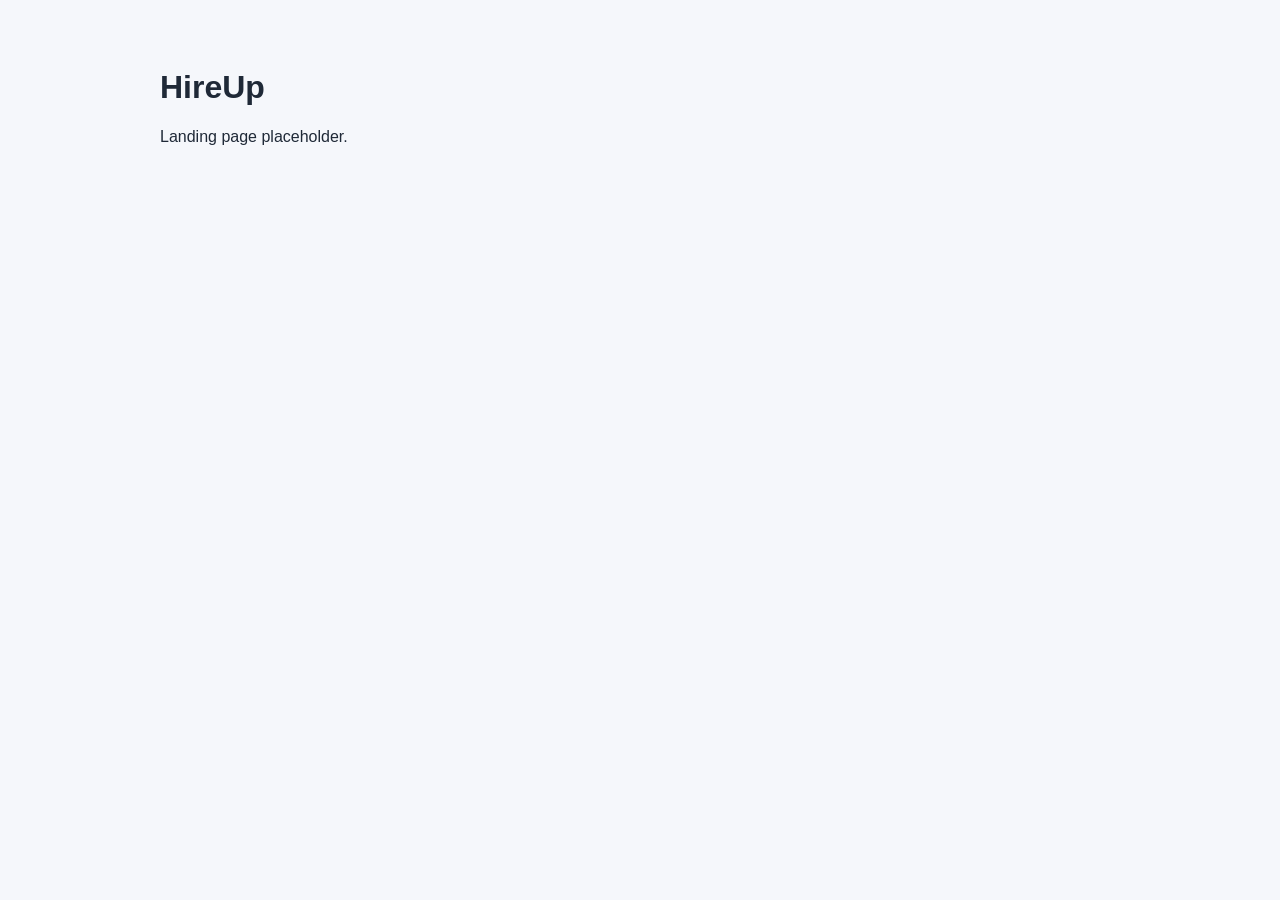
==== index.html @ 159bdd9b "chore: initial site commit" ====
<!DOCTYPE html>
<html lang="id">
<head>
  <meta charset="UTF-8">
  <meta name="viewport" content="width=device-width, initial-scale=1.0">
  <title>HireUp</title>
  <link rel="stylesheet" href="assets/css/style.css">
</head>
<body>
  <main>
    <h1>HireUp</h1>
    <p>Landing page placeholder.</p>
  </main>
  <script src="assets/js/data.js"></script>
  <script src="assets/js/main.js"></script>
</body>
</html>
---- assets/css/style.css ----
body {
  margin: 0;
  font-family: Arial, sans-serif;
  background: #f5f7fb;
  color: #1f2937;
}

main {
  max-width: 960px;
  margin: 0 auto;
  padding: 48px 20px;
}
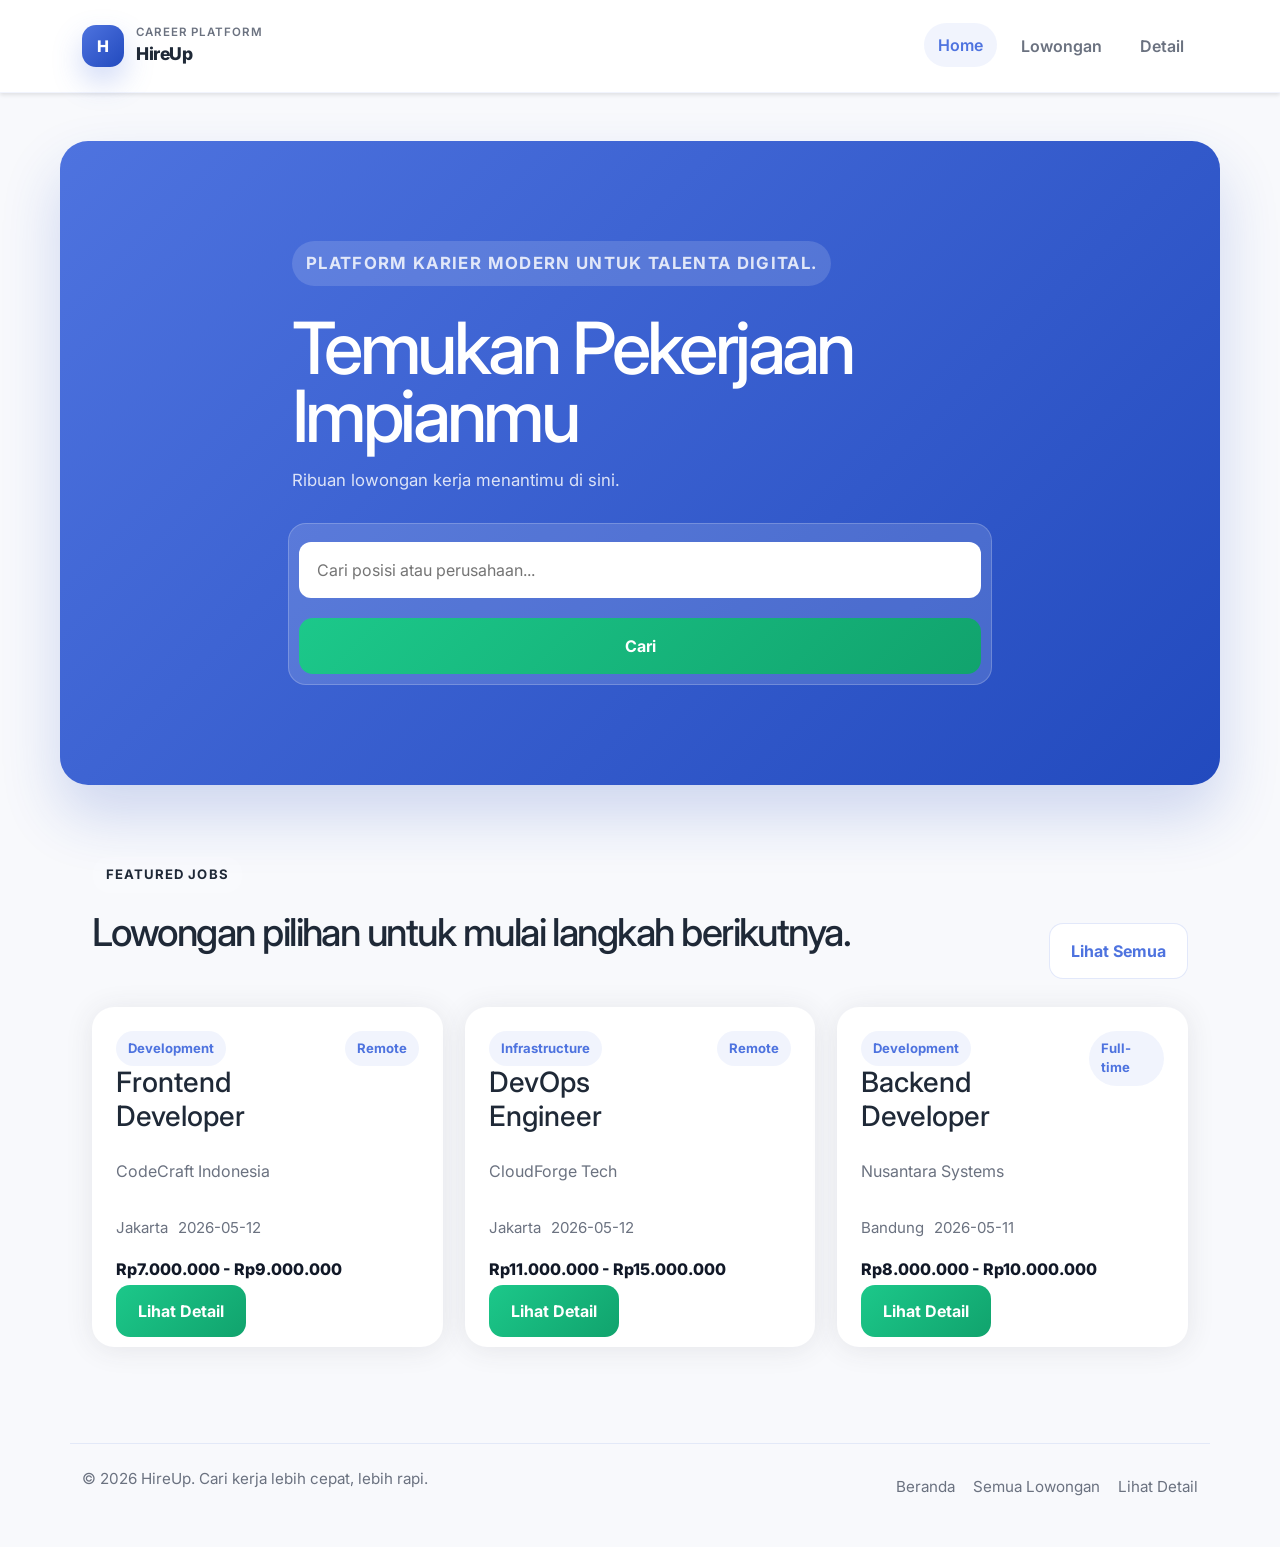
==== commit 0e20dcd2: "feat: build landing and job listing pages" ====
--- a/index.html
+++ b/index.html
@@ -1,15 +1,47 @@
 <!DOCTYPE html>
-<html lang="id">
+<html lang="en">
 <head>
   <meta charset="UTF-8">
   <meta name="viewport" content="width=device-width, initial-scale=1.0">
-  <title>HireUp</title>
+  <title>JobSeeker - Cari Kerja Impianmu</title>
+  <link href="https://cdn.jsdelivr.net/npm/bootstrap@5.3.0/dist/css/bootstrap.min.css" rel="stylesheet">
+  <link rel="preconnect" href="https://fonts.googleapis.com">
+  <link rel="preconnect" href="https://fonts.gstatic.com" crossorigin>
+  <link href="https://fonts.googleapis.com/css2?family=Inter:wght@400;500;600;700;800&display=swap" rel="stylesheet">
   <link rel="stylesheet" href="assets/css/style.css">
 </head>
-<body>
+<body data-page="index">
   <main>
-    <h1>HireUp</h1>
-    <p>Landing page placeholder.</p>
+    <section class="hero-section">
+      <div class="container hero-content">
+        <p class="hero-kicker">Platform karier modern untuk talenta digital.</p>
+        <h1>Temukan Pekerjaan Impianmu</h1>
+        <p>Ribuan lowongan kerja menantimu di sini.</p>
+        <form class="search-form row g-2 justify-content-center mt-4" onsubmit="handleSearch(event)">
+          <input
+            id="mainSearch"
+            class="search-input"
+            type="search"
+            placeholder="Cari posisi atau perusahaan..."
+            aria-label="Cari lowongan"
+          >
+          <button class="search-button" type="submit">Cari</button>
+        </form>
+      </div>
+    </section>
+
+    <section class="featured-section">
+      <div class="container">
+        <div class="featured-heading">
+          <div>
+            <p class="hero-kicker">Featured Jobs</p>
+            <h2 class="section-heading">Lowongan pilihan untuk mulai langkah berikutnya.</h2>
+          </div>
+          <a class="button button-secondary" href="jobs.html">Lihat Semua</a>
+        </div>
+        <div id="featuredJobs" class="job-grid"></div>
+      </div>
+    </section>
   </main>
   <script src="assets/js/data.js"></script>
   <script src="assets/js/main.js"></script>
--- a/assets/css/style.css
+++ b/assets/css/style.css
@@ -1,12 +1,612 @@
+:root {
+  --primary-color: #4e73df;
+  --secondary-color: #1cc88a;
+  --text-color: #1f2937;
+  --muted-color: #6b7280;
+  --surface-color: #ffffff;
+  --border-color: rgba(78, 115, 223, 0.12);
+}
+
+* {
+  box-sizing: border-box;
+}
+
+html {
+  scroll-behavior: smooth;
+}
+
 body {
   margin: 0;
-  font-family: Arial, sans-serif;
-  background: #f5f7fb;
-  color: #1f2937;
+  font-family: "Inter", sans-serif;
+  background-color: #f8f9fc;
+  color: var(--text-color);
+}
+
+a {
+  color: inherit;
+  text-decoration: none;
+}
+
+img {
+  max-width: 100%;
+  display: block;
 }
 
 main {
-  max-width: 960px;
+  max-width: 1200px;
   margin: 0 auto;
-  padding: 48px 20px;
-}
+  padding: 48px 20px 72px;
+}
+
+.container {
+  width: min(1200px, calc(100% - 40px));
+  margin: 0 auto;
+}
+
+.site-shell {
+  min-height: 100vh;
+  display: flex;
+  flex-direction: column;
+}
+
+.site-main {
+  flex: 1;
+  width: 100%;
+}
+
+.navbar {
+  position: sticky;
+  top: 0;
+  z-index: 1000;
+  background: rgba(255, 255, 255, 0.92);
+  backdrop-filter: blur(14px);
+  box-shadow: 0 2px 4px rgba(0, 0, 0, 0.1);
+  border-bottom: 1px solid rgba(78, 115, 223, 0.08);
+}
+
+.navbar-inner {
+  display: flex;
+  align-items: center;
+  justify-content: space-between;
+  gap: 24px;
+  min-height: 76px;
+}
+
+.brand {
+  display: inline-flex;
+  align-items: center;
+  gap: 12px;
+  font-weight: 800;
+  letter-spacing: -0.03em;
+}
+
+.brand-mark {
+  width: 42px;
+  height: 42px;
+  border-radius: 14px;
+  display: grid;
+  place-items: center;
+  color: #fff;
+  background: linear-gradient(135deg, var(--primary-color), #224abe);
+  box-shadow: 0 14px 30px rgba(78, 115, 223, 0.28);
+}
+
+.brand-copy small {
+  display: block;
+  color: var(--muted-color);
+  font-size: 0.72rem;
+  font-weight: 600;
+  letter-spacing: 0.08em;
+  text-transform: uppercase;
+}
+
+.brand-copy span {
+  font-size: 1.1rem;
+}
+
+.nav-links {
+  display: flex;
+  align-items: center;
+  gap: 10px;
+  flex-wrap: wrap;
+}
+
+.nav-links a {
+  padding: 10px 14px;
+  border-radius: 999px;
+  color: var(--muted-color);
+  font-weight: 600;
+  transition: background-color 0.2s ease, color 0.2s ease, transform 0.2s ease;
+}
+
+.nav-links a:hover,
+.nav-links a:focus-visible,
+.nav-links a.is-active {
+  color: var(--primary-color);
+  background: rgba(78, 115, 223, 0.08);
+  transform: translateY(-1px);
+}
+
+.hero-section {
+  background: linear-gradient(135deg, var(--primary-color), #224abe);
+  color: white;
+  padding: 100px 0;
+  border-radius: 28px;
+  box-shadow: 0 30px 60px rgba(34, 74, 190, 0.2);
+}
+
+.hero-content {
+  width: min(720px, 100%);
+}
+
+.hero-section h1 {
+  margin: 0 0 16px;
+  font-size: clamp(2.5rem, 6vw, 4.5rem);
+  line-height: 0.95;
+  letter-spacing: -0.05em;
+}
+
+.hero-section p {
+  margin: 0 0 28px;
+  font-size: 1.05rem;
+  line-height: 1.7;
+  color: rgba(255, 255, 255, 0.82);
+}
+
+.hero-kicker {
+  display: inline-block;
+  margin-bottom: 16px;
+  padding: 8px 14px;
+  border-radius: 999px;
+  font-size: 0.82rem;
+  font-weight: 700;
+  letter-spacing: 0.08em;
+  text-transform: uppercase;
+  background: rgba(255, 255, 255, 0.14);
+  color: inherit;
+}
+
+.search-form {
+  display: flex;
+  gap: 12px;
+  align-items: center;
+  background: rgba(255, 255, 255, 0.14);
+  border: 1px solid rgba(255, 255, 255, 0.2);
+  border-radius: 18px;
+  padding: 10px;
+}
+
+.search-input {
+  flex: 1;
+  min-width: 0;
+  border: none;
+  outline: none;
+  border-radius: 12px;
+  padding: 16px 18px;
+  font: inherit;
+  color: var(--text-color);
+  background: #fff;
+}
+
+.search-button,
+.button {
+  border: none;
+  border-radius: 14px;
+  padding: 16px 22px;
+  font: inherit;
+  font-weight: 700;
+  cursor: pointer;
+  color: #fff;
+  background: linear-gradient(135deg, var(--secondary-color), #11a36d);
+  transition: transform 0.2s ease, box-shadow 0.2s ease;
+}
+
+.search-button:hover,
+.button:hover {
+  transform: translateY(-2px);
+  box-shadow: 0 18px 30px rgba(28, 200, 138, 0.25);
+}
+
+.button-secondary {
+  background: #ffffff;
+  color: var(--primary-color);
+  box-shadow: inset 0 0 0 1px rgba(78, 115, 223, 0.16);
+}
+
+.button-secondary:hover {
+  box-shadow: 0 18px 30px rgba(78, 115, 223, 0.16);
+}
+
+.section-heading {
+  margin: 0 0 24px;
+  font-size: clamp(1.8rem, 3vw, 2.4rem);
+  letter-spacing: -0.04em;
+}
+
+.section-copy {
+  margin: 0 0 32px;
+  color: var(--muted-color);
+  line-height: 1.7;
+}
+
+.job-grid {
+  display: grid;
+  grid-template-columns: repeat(auto-fit, minmax(260px, 1fr));
+  gap: 22px;
+}
+
+.featured-section {
+  padding: 72px 0 0;
+}
+
+.featured-heading {
+  display: flex;
+  align-items: end;
+  justify-content: space-between;
+  gap: 20px;
+  margin-bottom: 28px;
+}
+
+.job-card {
+  transition: transform 0.2s ease, box-shadow 0.2s ease;
+  border: none;
+  border-radius: 22px;
+  box-shadow: 0 0.15rem 1.75rem 0 rgba(58, 59, 69, 0.1);
+  background: var(--surface-color);
+  padding: 24px;
+}
+
+.job-card:hover {
+  transform: translateY(-5px);
+}
+
+.job-card-header {
+  display: flex;
+  align-items: start;
+  justify-content: space-between;
+  gap: 14px;
+  margin-bottom: 14px;
+}
+
+.job-card h3,
+.job-card h2 {
+  margin: 0 0 10px;
+}
+
+.job-meta {
+  display: flex;
+  flex-wrap: wrap;
+  gap: 10px;
+  margin: 0 0 18px;
+  color: var(--muted-color);
+  font-size: 0.94rem;
+}
+
+.job-badge {
+  display: inline-flex;
+  align-items: center;
+  padding: 8px 12px;
+  border-radius: 999px;
+  background: rgba(78, 115, 223, 0.08);
+  color: var(--primary-color);
+  font-size: 0.82rem;
+  font-weight: 700;
+}
+
+.job-salary {
+  margin: 0 0 18px;
+  font-weight: 800;
+  color: #111827;
+}
+
+.page-header {
+  margin-bottom: 32px;
+}
+
+.page-header h1 {
+  margin: 0 0 12px;
+  font-size: clamp(2rem, 4vw, 3rem);
+  letter-spacing: -0.05em;
+}
+
+.page-header p {
+  margin: 0;
+  color: var(--muted-color);
+  line-height: 1.7;
+}
+
+.jobs-header {
+  margin-bottom: 40px;
+}
+
+.jobs-kicker {
+  background: rgba(78, 115, 223, 0.08);
+  color: var(--primary-color);
+}
+
+.jobs-layout {
+  display: grid;
+  grid-template-columns: 320px minmax(0, 1fr);
+  gap: 28px;
+  align-items: start;
+}
+
+.filter-panel {
+  position: sticky;
+  top: 108px;
+}
+
+.filter-card {
+  background: linear-gradient(180deg, rgba(255, 255, 255, 0.96), rgba(244, 247, 255, 0.96));
+  border: 1px solid var(--border-color);
+  border-radius: 28px;
+  padding: 24px;
+  box-shadow: 0 22px 50px rgba(31, 41, 55, 0.08);
+}
+
+.filter-card-head,
+.jobs-toolbar {
+  display: flex;
+  align-items: start;
+  justify-content: space-between;
+  gap: 18px;
+}
+
+.filter-card-head {
+  margin-bottom: 24px;
+}
+
+.filter-card h2,
+.jobs-toolbar-title {
+  margin: 4px 0 0;
+  font-size: 1.4rem;
+  letter-spacing: -0.04em;
+}
+
+.filter-label {
+  margin: 0;
+  color: var(--muted-color);
+  font-size: 0.8rem;
+  font-weight: 700;
+  letter-spacing: 0.08em;
+  text-transform: uppercase;
+}
+
+.text-button {
+  border: none;
+  background: transparent;
+  color: var(--primary-color);
+  font: inherit;
+  font-weight: 700;
+  cursor: pointer;
+  padding: 0;
+}
+
+.filter-form {
+  display: grid;
+  gap: 18px;
+}
+
+.filter-group,
+.sort-group {
+  display: grid;
+  gap: 10px;
+}
+
+.filter-group span,
+.sort-group span {
+  font-size: 0.95rem;
+  font-weight: 700;
+}
+
+.filter-input,
+.filter-select {
+  width: 100%;
+  border: 1px solid rgba(107, 114, 128, 0.18);
+  background: #ffffff;
+  color: var(--text-color);
+  border-radius: 16px;
+  padding: 14px 16px;
+  font: inherit;
+  outline: none;
+  transition: border-color 0.2s ease, box-shadow 0.2s ease;
+}
+
+.filter-input:focus,
+.filter-select:focus {
+  border-color: rgba(78, 115, 223, 0.5);
+  box-shadow: 0 0 0 4px rgba(78, 115, 223, 0.12);
+}
+
+.jobs-content {
+  min-width: 0;
+}
+
+.jobs-toolbar {
+  margin-bottom: 18px;
+}
+
+.jobs-toolbar-actions {
+  display: flex;
+  align-items: end;
+  gap: 18px;
+  flex-wrap: wrap;
+}
+
+.results-count {
+  margin: 0;
+  color: var(--muted-color);
+  font-weight: 600;
+}
+
+.active-filters {
+  display: flex;
+  flex-wrap: wrap;
+  gap: 10px;
+  margin-bottom: 22px;
+}
+
+.filter-chip {
+  display: inline-flex;
+  align-items: center;
+  gap: 8px;
+  padding: 10px 14px;
+  border-radius: 999px;
+  background: rgba(78, 115, 223, 0.08);
+  color: var(--primary-color);
+  font-size: 0.88rem;
+  font-weight: 700;
+}
+
+.jobs-grid {
+  grid-template-columns: repeat(auto-fit, minmax(280px, 1fr));
+}
+
+.job-card-link {
+  display: inline-flex;
+  align-items: center;
+  justify-content: center;
+  margin-top: auto;
+}
+
+.empty-state {
+  padding: 42px 24px;
+  border-radius: 24px;
+  background: linear-gradient(180deg, rgba(255, 255, 255, 0.96), rgba(241, 245, 255, 0.96));
+  border: 1px dashed rgba(78, 115, 223, 0.24);
+  text-align: center;
+}
+
+.empty-state h3 {
+  margin: 0 0 12px;
+  font-size: 1.35rem;
+}
+
+.empty-state p {
+  margin: 0;
+  color: var(--muted-color);
+  line-height: 1.7;
+}
+
+.pagination {
+  display: flex;
+  flex-wrap: wrap;
+  gap: 10px;
+  margin-top: 28px;
+}
+
+.pagination-button {
+  min-width: 44px;
+  height: 44px;
+  border: 1px solid rgba(78, 115, 223, 0.14);
+  border-radius: 14px;
+  background: #ffffff;
+  color: var(--text-color);
+  font: inherit;
+  font-weight: 700;
+  cursor: pointer;
+  transition: transform 0.2s ease, color 0.2s ease, border-color 0.2s ease, background-color 0.2s ease;
+}
+
+.pagination-button:hover:not(:disabled) {
+  transform: translateY(-2px);
+  border-color: rgba(78, 115, 223, 0.38);
+  color: var(--primary-color);
+}
+
+.pagination-button.is-active {
+  background: linear-gradient(135deg, var(--primary-color), #224abe);
+  color: #ffffff;
+  border-color: transparent;
+}
+
+.pagination-button:disabled {
+  opacity: 0.45;
+  cursor: not-allowed;
+}
+
+.site-footer {
+  margin-top: auto;
+  padding: 24px 0 40px;
+}
+
+.footer-inner {
+  display: flex;
+  align-items: center;
+  justify-content: space-between;
+  gap: 16px;
+  border-top: 1px solid var(--border-color);
+  padding-top: 24px;
+  color: var(--muted-color);
+  font-size: 0.95rem;
+}
+
+.footer-links {
+  display: flex;
+  gap: 18px;
+  flex-wrap: wrap;
+}
+
+.footer-links a:hover,
+.footer-links a:focus-visible {
+  color: var(--primary-color);
+}
+
+@media (max-width: 820px) {
+  .navbar-inner,
+  .footer-inner {
+    flex-direction: column;
+    align-items: flex-start;
+  }
+
+  .featured-heading {
+    flex-direction: column;
+    align-items: flex-start;
+  }
+
+  .jobs-layout {
+    grid-template-columns: 1fr;
+  }
+
+  .filter-panel {
+    position: static;
+  }
+
+  .jobs-toolbar {
+    flex-direction: column;
+  }
+
+  .search-form {
+    flex-direction: column;
+  }
+
+  .search-input,
+  .search-button {
+    width: 100%;
+  }
+}
+
+@media (max-width: 640px) {
+  main {
+    padding: 32px 16px 56px;
+  }
+
+  .container {
+    width: min(100% - 32px, 1200px);
+  }
+
+  .hero-section {
+    padding: 72px 0;
+    border-radius: 22px;
+  }
+
+  .filter-card,
+  .job-card,
+  .empty-state {
+    border-radius: 20px;
+  }
+
+  .nav-links {
+    gap: 6px;
+  }
+}
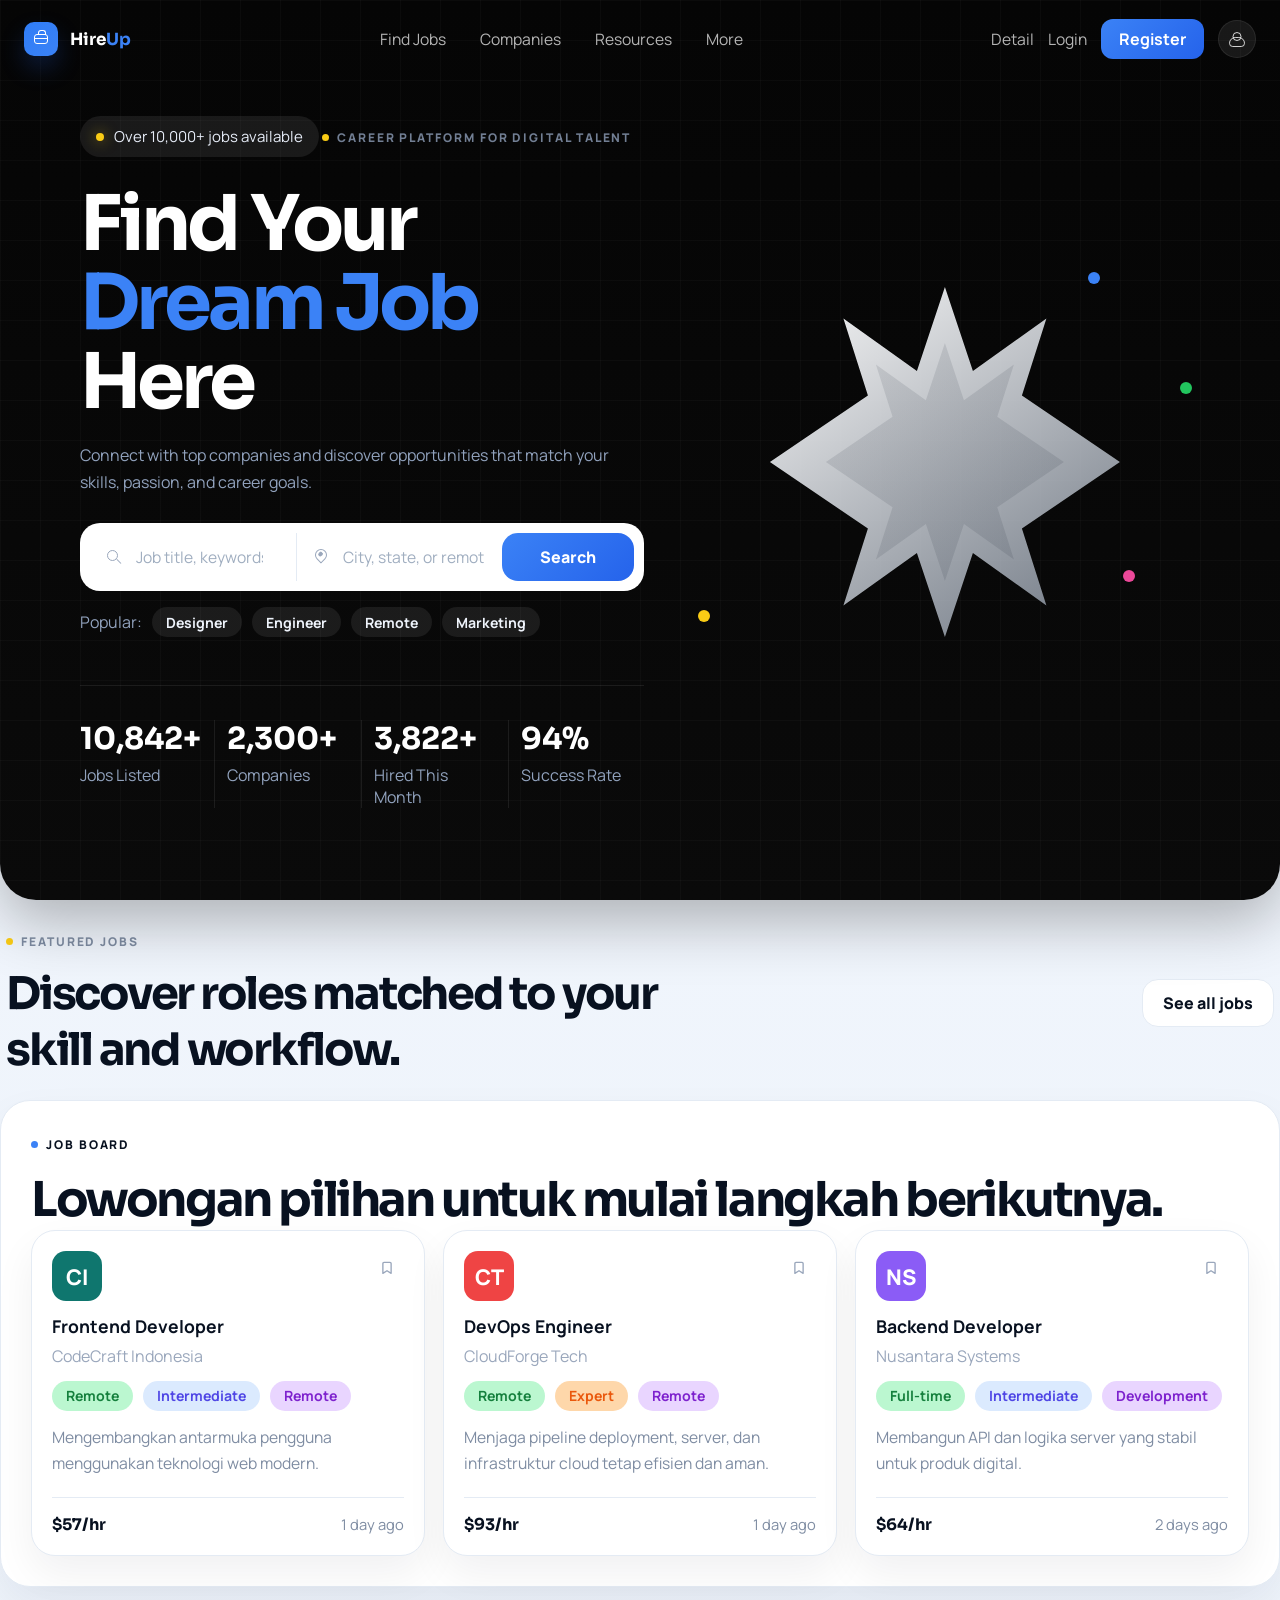
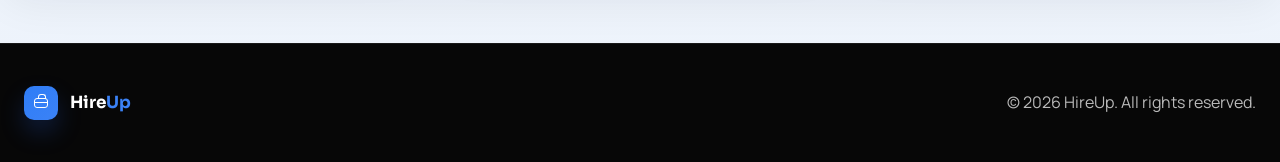
==== commit f3eb2e69: "feat: align hireup pages to reference UI" ====
--- a/index.html
+++ b/index.html
@@ -3,43 +3,94 @@
 <head>
   <meta charset="UTF-8">
   <meta name="viewport" content="width=device-width, initial-scale=1.0">
-  <title>JobSeeker - Cari Kerja Impianmu</title>
-  <link href="https://cdn.jsdelivr.net/npm/bootstrap@5.3.0/dist/css/bootstrap.min.css" rel="stylesheet">
+  <title>HireUp - Find Your Dream Job</title>
   <link rel="preconnect" href="https://fonts.googleapis.com">
   <link rel="preconnect" href="https://fonts.gstatic.com" crossorigin>
-  <link href="https://fonts.googleapis.com/css2?family=Inter:wght@400;500;600;700;800&display=swap" rel="stylesheet">
+  <link href="https://fonts.googleapis.com/css2?family=Manrope:wght@400;500;600;700;800&family=Sora:wght@400;600;700;800&display=swap" rel="stylesheet">
   <link rel="stylesheet" href="assets/css/style.css">
 </head>
 <body data-page="index">
   <main>
     <section class="hero-section">
-      <div class="container hero-content">
-        <p class="hero-kicker">Platform karier modern untuk talenta digital.</p>
-        <h1>Temukan Pekerjaan Impianmu</h1>
-        <p>Ribuan lowongan kerja menantimu di sini.</p>
-        <form class="search-form row g-2 justify-content-center mt-4" onsubmit="handleSearch(event)">
-          <input
-            id="mainSearch"
-            class="search-input"
-            type="search"
-            placeholder="Cari posisi atau perusahaan..."
-            aria-label="Cari lowongan"
-          >
-          <button class="search-button" type="submit">Cari</button>
-        </form>
+      <div class="hero-grid-overlay" aria-hidden="true"></div>
+      <div class="container hero-layout">
+        <div class="hero-copy">
+          <p class="hero-pill">Over 10,000+ jobs available</p>
+          <p class="hero-kicker">Career platform for digital talent</p>
+          <h1>Find Your <span>Dream Job</span> Here</h1>
+          <p class="hero-summary">
+            Connect with top companies and discover opportunities that match your skills,
+            passion, and career goals.
+          </p>
+
+          <form class="search-form" onsubmit="handleSearch(event)">
+            <div class="search-cluster">
+              <label class="search-field">
+                <span class="search-icon" aria-hidden="true"></span>
+                <input
+                  id="mainSearch"
+                  class="search-input"
+                  type="search"
+                  placeholder="Job title, keywords..."
+                  aria-label="Cari lowongan"
+                >
+              </label>
+              <label class="search-field search-field-secondary">
+                <span class="search-icon search-icon-pin" aria-hidden="true"></span>
+                <input
+                  class="search-input"
+                  type="text"
+                  placeholder="City, state, or remote"
+                  aria-label="Lokasi"
+                >
+              </label>
+              <button class="search-button" type="submit">Search</button>
+            </div>
+            <div class="popular-tags" aria-label="Popular tags">
+              <span class="popular-label">Popular:</span>
+              <a href="jobs.html?category=Design" class="quick-filter">Designer</a>
+              <a href="jobs.html?category=Development" class="quick-filter">Engineer</a>
+              <a href="jobs.html?type=Remote" class="quick-filter">Remote</a>
+              <a href="jobs.html?category=Marketing" class="quick-filter">Marketing</a>
+            </div>
+          </form>
+
+          <div id="indexStats" class="hero-stats" aria-label="Platform statistics"></div>
+        </div>
+
+        <aside class="hero-visual" aria-hidden="true">
+          <div class="burst-card">
+            <div class="burst-shape"></div>
+            <div class="burst-center">
+              <div class="burst-photo"></div>
+            </div>
+          </div>
+          <span class="visual-dot visual-dot-blue"></span>
+          <span class="visual-dot visual-dot-green"></span>
+          <span class="visual-dot visual-dot-yellow"></span>
+          <span class="visual-dot visual-dot-pink"></span>
+        </aside>
       </div>
     </section>
 
     <section class="featured-section">
-      <div class="container">
-        <div class="featured-heading">
-          <div>
-            <p class="hero-kicker">Featured Jobs</p>
-            <h2 class="section-heading">Lowongan pilihan untuk mulai langkah berikutnya.</h2>
+      <div class="container featured-shell">
+        <div class="featured-topbar">
+          <div class="featured-topbar-copy">
+            <p class="section-eyebrow">Featured Jobs</p>
+            <h2 class="section-heading">Discover roles matched to your skill and workflow.</h2>
           </div>
-          <a class="button button-secondary" href="jobs.html">Lihat Semua</a>
+          <a class="button button-secondary featured-link" href="jobs.html">See all jobs</a>
         </div>
-        <div id="featuredJobs" class="job-grid"></div>
+        <div class="featured-surface">
+          <div class="featured-heading">
+            <div>
+              <p class="filter-label filter-label-blue">Job board</p>
+              <h2 class="featured-title">Lowongan pilihan untuk mulai langkah berikutnya.</h2>
+            </div>
+          </div>
+          <div id="featuredJobs" class="job-grid compact-job-grid"></div>
+        </div>
       </div>
     </section>
   </main>
--- a/assets/css/style.css
+++ b/assets/css/style.css
@@ -1,10 +1,29 @@
 :root {
-  --primary-color: #4e73df;
-  --secondary-color: #1cc88a;
-  --text-color: #1f2937;
-  --muted-color: #6b7280;
-  --surface-color: #ffffff;
-  --border-color: rgba(78, 115, 223, 0.12);
+  --bg-page: #edf3fb;
+  --bg-dark: #070707;
+  --bg-dark-soft: #111111;
+  --surface: #ffffff;
+  --surface-soft: #f8fbff;
+  --surface-border: #e4ebf4;
+  --surface-border-dark: rgba(255, 255, 255, 0.08);
+  --text: #081120;
+  --text-soft: #7e8ca2;
+  --text-soft-dark: #91a2bd;
+  --text-on-dark: #ffffff;
+  --blue: #3b82f6;
+  --blue-strong: #2563eb;
+  --green: #bbf7d0;
+  --green-text: #15803d;
+  --purple: #e9d5ff;
+  --purple-text: #7e22ce;
+  --pink: #fbcfe8;
+  --pink-text: #db2777;
+  --orange: #fed7aa;
+  --orange-text: #ea580c;
+  --lavender: #dbeafe;
+  --lavender-text: #4f46e5;
+  --shadow-soft: 0 18px 40px rgba(15, 23, 42, 0.06);
+  --shadow-dark: 0 22px 60px rgba(0, 0, 0, 0.28);
 }
 
 * {
@@ -17,9 +36,17 @@
 
 body {
   margin: 0;
-  font-family: "Inter", sans-serif;
-  background-color: #f8f9fc;
-  color: var(--text-color);
+  font-family: "Manrope", sans-serif;
+  color: var(--text);
+  background:
+    radial-gradient(circle at top left, rgba(59, 130, 246, 0.08), transparent 24%),
+    linear-gradient(180deg, #f3f7fd 0%, var(--bg-page) 100%);
+}
+
+body.site-body {
+  min-height: 100vh;
+  display: flex;
+  flex-direction: column;
 }
 
 a {
@@ -27,586 +54,1761 @@
   text-decoration: none;
 }
 
-img {
-  max-width: 100%;
+img,
+svg {
   display: block;
 }
 
-main {
-  max-width: 1200px;
-  margin: 0 auto;
-  padding: 48px 20px 72px;
-}
-
-.container {
-  width: min(1200px, calc(100% - 40px));
-  margin: 0 auto;
-}
-
-.site-shell {
-  min-height: 100vh;
-  display: flex;
-  flex-direction: column;
+button,
+input,
+select {
+  font: inherit;
+}
+
+button {
+  background: none;
 }
 
 .site-main {
   flex: 1;
-  width: 100%;
-}
-
-.navbar {
+  width: min(1480px, calc(100% - 48px));
+  margin: 0 auto;
+  padding: 0 0 56px;
+}
+
+.site-shell-row {
+  width: min(1480px, calc(100% - 48px));
+  margin: 0 auto;
+}
+
+.site-nav {
   position: sticky;
   top: 0;
-  z-index: 1000;
-  background: rgba(255, 255, 255, 0.92);
-  backdrop-filter: blur(14px);
-  box-shadow: 0 2px 4px rgba(0, 0, 0, 0.1);
-  border-bottom: 1px solid rgba(78, 115, 223, 0.08);
-}
-
-.navbar-inner {
+  z-index: 100;
+  background: linear-gradient(180deg, rgba(237, 243, 251, 0.92), rgba(237, 243, 251, 0.7));
+  backdrop-filter: blur(16px);
+}
+
+body[data-page="index"] .site-nav {
+  position: absolute;
+  top: 0;
+  left: 0;
+  right: 0;
+  background: transparent;
+  backdrop-filter: none;
+}
+
+.nav-row {
+  display: grid;
+  grid-template-columns: auto 1fr auto;
+  align-items: center;
+  gap: 24px;
+  min-height: 78px;
+}
+
+.site-logo {
+  display: inline-flex;
+  align-items: center;
+  gap: 12px;
+}
+
+.site-logo-mark {
+  width: 34px;
+  height: 34px;
+  border-radius: 10px;
+  display: grid;
+  place-items: center;
+  background: linear-gradient(135deg, #2f7df7, #3b82f6);
+  box-shadow: 0 12px 24px rgba(37, 99, 235, 0.22);
+}
+
+.site-logo-briefcase {
+  position: relative;
+  width: 14px;
+  height: 10px;
+  border: 1.8px solid #ffffff;
+  border-radius: 3px;
+}
+
+.site-logo-briefcase::before {
+  content: "";
+  position: absolute;
+  top: -5px;
+  left: 3px;
+  width: 6px;
+  height: 4px;
+  border: 1.8px solid #ffffff;
+  border-bottom: none;
+  border-radius: 3px 3px 0 0;
+}
+
+.site-logo-briefcase::after {
+  content: "";
+  position: absolute;
+  top: 3px;
+  left: -1px;
+  width: 14px;
+  border-top: 1.8px solid #ffffff;
+}
+
+.site-logo-wordmark {
+  font-family: "Sora", sans-serif;
+  font-size: 1.05rem;
+  font-weight: 700;
+  color: var(--text-on-dark);
+}
+
+.site-logo-wordmark span {
+  color: var(--blue);
+}
+
+.nav-menu {
   display: flex;
-  align-items: center;
-  justify-content: space-between;
-  gap: 24px;
-  min-height: 76px;
-}
-
-.brand {
+  justify-content: center;
+  align-items: center;
+  gap: 34px;
+}
+
+.nav-menu a,
+.nav-link-button {
+  color: rgba(255, 255, 255, 0.7);
+  font-size: 0.98rem;
+  transition: color 0.2s ease, opacity 0.2s ease;
+}
+
+.nav-menu a:hover,
+.nav-link-button:hover,
+.nav-menu a.is-active,
+.nav-link-button.is-active {
+  color: #ffffff;
+}
+
+.nav-row,
+.site-footer {
+  background: var(--bg-dark);
+}
+
+body[data-page="index"] .nav-row {
+  background: transparent;
+}
+
+body[data-page="jobs"] .site-nav,
+body[data-page="detail"] .site-nav {
+  background: var(--bg-dark);
+  backdrop-filter: none;
+}
+
+.nav-actions {
+  display: flex;
+  align-items: center;
+  gap: 14px;
+}
+
+.nav-register-button {
   display: inline-flex;
   align-items: center;
+  justify-content: center;
+  min-height: 40px;
+  padding: 0 18px;
+  border-radius: 12px;
+  background: linear-gradient(135deg, var(--blue), var(--blue-strong));
+  color: #ffffff;
+  font-weight: 700;
+}
+
+.nav-avatar {
+  width: 38px;
+  height: 38px;
+  border-radius: 999px;
+  display: grid;
+  place-items: center;
+  background: rgba(255, 255, 255, 0.08);
+  border: 1px solid rgba(255, 255, 255, 0.08);
+}
+
+.nav-avatar span {
+  position: relative;
+  width: 15px;
+  height: 15px;
+}
+
+.nav-avatar span::before,
+.nav-avatar span::after {
+  content: "";
+  position: absolute;
+  left: 50%;
+  transform: translateX(-50%);
+  border: 1.5px solid rgba(255, 255, 255, 0.8);
+}
+
+.nav-avatar span::before {
+  top: 0;
+  width: 7px;
+  height: 7px;
+  border-radius: 999px;
+}
+
+.nav-avatar span::after {
+  bottom: 0;
+  width: 14px;
+  height: 8px;
+  border-radius: 10px 10px 6px 6px;
+  border-top-left-radius: 10px;
+  border-top-right-radius: 10px;
+}
+
+.hero-section {
+  position: relative;
+  overflow: hidden;
+  margin-top: 18px;
+  padding: 54px 56px 40px;
+  border-radius: 0 0 30px 30px;
+  background: linear-gradient(180deg, #050505 0%, #0a0a0a 100%);
+  color: var(--text-on-dark);
+  box-shadow: var(--shadow-dark);
+}
+
+body[data-page="index"] .site-main {
+  width: 100%;
+  max-width: none;
+  padding-top: 0;
+}
+
+body[data-page="jobs"] .site-main,
+body[data-page="detail"] .site-main {
+  padding-top: 0;
+}
+
+body[data-page="index"] .hero-section {
+  width: 100vw;
+  min-height: 100vh;
+  margin-top: 0;
+  margin-left: calc(50% - 50vw);
+  margin-right: calc(50% - 50vw);
+  padding-top: 116px;
+  padding-bottom: 54px;
+  border-radius: 0 0 36px 36px;
+}
+
+body[data-page="jobs"] .jobs-shell {
+  width: 100%;
+  max-width: none;
+  margin: 0;
+  padding-top: 0;
+}
+
+body[data-page="detail"] .detail-page {
+  width: 100%;
+  max-width: none;
+  margin: 0;
+  padding-top: 0;
+}
+
+.hero-grid-overlay {
+  position: absolute;
+  inset: 0;
+  background-image:
+    linear-gradient(rgba(255, 255, 255, 0.025) 1px, transparent 1px),
+    linear-gradient(90deg, rgba(255, 255, 255, 0.025) 1px, transparent 1px);
+  background-size: 40px 40px;
+  pointer-events: none;
+}
+
+.hero-layout {
+  position: relative;
+  z-index: 1;
+  display: grid;
+  grid-template-columns: minmax(0, 1.05fr) minmax(280px, 0.95fr);
+  gap: 46px;
+  align-items: center;
+  width: min(1480px, calc(100% - 48px));
+  margin: 0 auto;
+}
+
+.hero-copy {
+  max-width: 720px;
+}
+
+.hero-pill {
+  display: inline-flex;
+  align-items: center;
+  gap: 10px;
+  margin: 0 0 28px;
+  padding: 10px 16px;
+  border-radius: 999px;
+  background: rgba(255, 255, 255, 0.08);
+  color: #e5ebf6;
+  font-size: 0.94rem;
+}
+
+.hero-pill::before {
+  content: "";
+  width: 8px;
+  height: 8px;
+  border-radius: 999px;
+  background: #facc15;
+  box-shadow: 0 0 14px rgba(250, 204, 21, 0.6);
+}
+
+.hero-kicker,
+.section-eyebrow,
+.filter-label {
+  display: inline-flex;
+  align-items: center;
+  gap: 8px;
+  margin: 0 0 16px;
+  font-size: 0.75rem;
+  font-weight: 800;
+  letter-spacing: 0.16em;
+  text-transform: uppercase;
+}
+
+.hero-kicker {
+  color: rgba(145, 162, 189, 0.78);
+}
+
+.hero-kicker::before,
+.section-eyebrow::before,
+.filter-label::before {
+  content: "";
+  width: 7px;
+  height: 7px;
+  border-radius: 999px;
+}
+
+.hero-kicker::before,
+.section-eyebrow::before {
+  background: #facc15;
+}
+
+.filter-label::before {
+  background: var(--blue);
+}
+
+.hero-section h1,
+.section-heading,
+.featured-title,
+.jobs-page-title,
+.detail-title,
+.detail-content-card h2,
+.detail-left-rail h2,
+.detail-side-card h2,
+.empty-state h3 {
+  margin: 0;
+  font-family: "Sora", sans-serif;
+  letter-spacing: -0.05em;
+}
+
+.hero-section h1 {
+  max-width: 12ch;
+  font-size: clamp(3rem, 6vw, 4.9rem);
+  line-height: 1.03;
+}
+
+.hero-section h1 span {
+  color: var(--blue);
+}
+
+.hero-summary,
+.jobs-page-copy,
+.featured-subcopy,
+.section-copy,
+.results-count,
+.job-description,
+.company-meta-list span,
+.detail-side-note,
+.detail-list,
+.footer-copy,
+.similar-job-meta,
+.similar-job-company,
+.similar-job-time {
+  color: var(--text-soft);
+  line-height: 1.65;
+}
+
+.hero-summary {
+  max-width: 34rem;
+  margin-top: 20px;
+  color: var(--text-soft-dark);
+  font-size: 1rem;
+}
+
+.search-form {
+  margin-top: 28px;
+  max-width: 920px;
+}
+
+.search-cluster {
+  display: grid;
+  grid-template-columns: minmax(0, 1fr) minmax(0, 1fr) 132px;
+  gap: 0;
+  padding: 10px;
+  border-radius: 20px;
+  background: #ffffff;
+}
+
+.search-field {
+  display: flex;
+  align-items: center;
   gap: 12px;
-  font-weight: 800;
-  letter-spacing: -0.03em;
-}
-
-.brand-mark {
-  width: 42px;
-  height: 42px;
-  border-radius: 14px;
-  display: grid;
-  place-items: center;
-  color: #fff;
-  background: linear-gradient(135deg, var(--primary-color), #224abe);
-  box-shadow: 0 14px 30px rgba(78, 115, 223, 0.28);
-}
-
-.brand-copy small {
-  display: block;
-  color: var(--muted-color);
-  font-size: 0.72rem;
-  font-weight: 600;
-  letter-spacing: 0.08em;
-  text-transform: uppercase;
-}
-
-.brand-copy span {
-  font-size: 1.1rem;
-}
-
-.nav-links {
-  display: flex;
-  align-items: center;
-  gap: 10px;
-  flex-wrap: wrap;
-}
-
-.nav-links a {
-  padding: 10px 14px;
+  min-width: 0;
+  padding: 0 16px;
+}
+
+.search-field + .search-field {
+  border-left: 1px solid var(--surface-border);
+}
+
+.search-icon {
+  position: relative;
+  flex: 0 0 auto;
+  width: 16px;
+  height: 16px;
+}
+
+.search-icon::before,
+.search-icon::after,
+.search-icon-pin::before,
+.search-icon-pin::after {
+  content: "";
+  position: absolute;
+}
+
+.search-icon::before {
+  top: 1px;
+  left: 1px;
+  width: 9px;
+  height: 9px;
+  border: 1.8px solid #9aa7bc;
   border-radius: 999px;
-  color: var(--muted-color);
-  font-weight: 600;
-  transition: background-color 0.2s ease, color 0.2s ease, transform 0.2s ease;
-}
-
-.nav-links a:hover,
-.nav-links a:focus-visible,
-.nav-links a.is-active {
-  color: var(--primary-color);
-  background: rgba(78, 115, 223, 0.08);
-  transform: translateY(-1px);
-}
-
-.hero-section {
-  background: linear-gradient(135deg, var(--primary-color), #224abe);
-  color: white;
-  padding: 100px 0;
-  border-radius: 28px;
-  box-shadow: 0 30px 60px rgba(34, 74, 190, 0.2);
-}
-
-.hero-content {
-  width: min(720px, 100%);
-}
-
-.hero-section h1 {
-  margin: 0 0 16px;
-  font-size: clamp(2.5rem, 6vw, 4.5rem);
-  line-height: 0.95;
-  letter-spacing: -0.05em;
-}
-
-.hero-section p {
-  margin: 0 0 28px;
-  font-size: 1.05rem;
-  line-height: 1.7;
-  color: rgba(255, 255, 255, 0.82);
-}
-
-.hero-kicker {
-  display: inline-block;
-  margin-bottom: 16px;
-  padding: 8px 14px;
+}
+
+.search-icon::after {
+  right: 1px;
+  bottom: 1px;
+  width: 6px;
+  border-top: 1.8px solid #9aa7bc;
+  transform: rotate(45deg);
+  transform-origin: right;
+}
+
+.search-icon-pin::before {
+  top: 0;
+  left: 2px;
+  width: 10px;
+  height: 10px;
+  border: 1.8px solid #9aa7bc;
+  border-radius: 999px 999px 999px 0;
+  transform: rotate(-45deg);
+}
+
+.search-icon-pin::after {
+  top: 4px;
+  left: 5px;
+  width: 4px;
+  height: 4px;
   border-radius: 999px;
-  font-size: 0.82rem;
-  font-weight: 700;
-  letter-spacing: 0.08em;
-  text-transform: uppercase;
-  background: rgba(255, 255, 255, 0.14);
-  color: inherit;
-}
-
-.search-form {
-  display: flex;
-  gap: 12px;
-  align-items: center;
-  background: rgba(255, 255, 255, 0.14);
-  border: 1px solid rgba(255, 255, 255, 0.2);
-  border-radius: 18px;
-  padding: 10px;
-}
-
-.search-input {
-  flex: 1;
+  background: #9aa7bc;
+}
+
+.search-input,
+.filter-input,
+.filter-select {
+  width: 100%;
   min-width: 0;
   border: none;
   outline: none;
-  border-radius: 12px;
-  padding: 16px 18px;
-  font: inherit;
-  color: var(--text-color);
-  background: #fff;
+  background: transparent;
+  color: var(--text);
+  font-size: 0.98rem;
+}
+
+.search-input::placeholder,
+.filter-input::placeholder {
+  color: #a0aec0;
 }
 
 .search-button,
 .button {
   border: none;
-  border-radius: 14px;
-  padding: 16px 22px;
-  font: inherit;
-  font-weight: 700;
+  border-radius: 16px;
+  display: inline-flex;
+  align-items: center;
+  justify-content: center;
+  min-height: 48px;
+  padding: 0 20px;
+  background: linear-gradient(135deg, var(--blue), var(--blue-strong));
+  color: #ffffff;
+  font-weight: 800;
   cursor: pointer;
-  color: #fff;
-  background: linear-gradient(135deg, var(--secondary-color), #11a36d);
   transition: transform 0.2s ease, box-shadow 0.2s ease;
 }
 
 .search-button:hover,
 .button:hover {
-  transform: translateY(-2px);
-  box-shadow: 0 18px 30px rgba(28, 200, 138, 0.25);
-}
-
-.button-secondary {
-  background: #ffffff;
-  color: var(--primary-color);
-  box-shadow: inset 0 0 0 1px rgba(78, 115, 223, 0.16);
-}
-
-.button-secondary:hover {
-  box-shadow: 0 18px 30px rgba(78, 115, 223, 0.16);
-}
-
-.section-heading {
-  margin: 0 0 24px;
-  font-size: clamp(1.8rem, 3vw, 2.4rem);
-  letter-spacing: -0.04em;
-}
-
-.section-copy {
-  margin: 0 0 32px;
-  color: var(--muted-color);
-  line-height: 1.7;
-}
-
-.job-grid {
-  display: grid;
-  grid-template-columns: repeat(auto-fit, minmax(260px, 1fr));
-  gap: 22px;
-}
-
-.featured-section {
-  padding: 72px 0 0;
-}
-
-.featured-heading {
-  display: flex;
-  align-items: end;
-  justify-content: space-between;
-  gap: 20px;
-  margin-bottom: 28px;
-}
-
-.job-card {
-  transition: transform 0.2s ease, box-shadow 0.2s ease;
-  border: none;
-  border-radius: 22px;
-  box-shadow: 0 0.15rem 1.75rem 0 rgba(58, 59, 69, 0.1);
-  background: var(--surface-color);
-  padding: 24px;
-}
-
-.job-card:hover {
-  transform: translateY(-5px);
-}
-
-.job-card-header {
-  display: flex;
-  align-items: start;
-  justify-content: space-between;
-  gap: 14px;
-  margin-bottom: 14px;
-}
-
-.job-card h3,
-.job-card h2 {
-  margin: 0 0 10px;
-}
-
-.job-meta {
+  transform: translateY(-1px);
+  box-shadow: 0 14px 28px rgba(37, 99, 235, 0.22);
+}
+
+.popular-tags,
+.job-tags,
+.active-filters,
+.skills-grid,
+.footer-links,
+.detail-kicker,
+.detail-meta-row {
   display: flex;
   flex-wrap: wrap;
   gap: 10px;
-  margin: 0 0 18px;
-  color: var(--muted-color);
-  font-size: 0.94rem;
-}
-
-.job-badge {
+}
+
+.popular-tags {
+  align-items: center;
+  margin-top: 16px;
+}
+
+.popular-label {
+  color: var(--text-soft-dark);
+}
+
+.quick-filter,
+.job-tag,
+.filter-chip,
+.skill-pill {
   display: inline-flex;
   align-items: center;
-  padding: 8px 12px;
+  justify-content: center;
+  min-height: 30px;
+  padding: 0 14px;
   border-radius: 999px;
-  background: rgba(78, 115, 223, 0.08);
-  color: var(--primary-color);
+  font-size: 0.88rem;
+  font-weight: 700;
+}
+
+.quick-filter {
+  background: rgba(255, 255, 255, 0.08);
+  color: #eef3fb;
+}
+
+.hero-stats {
+  display: grid;
+  grid-template-columns: repeat(4, minmax(0, 1fr));
+  gap: 24px;
+  margin-top: 48px;
+  padding-top: 34px;
+  border-top: 1px solid rgba(255, 255, 255, 0.08);
+}
+
+.stat-card {
+  position: relative;
+}
+
+.stat-card::after {
+  content: "";
+  position: absolute;
+  top: 0;
+  right: -12px;
+  width: 1px;
+  height: 100%;
+  background: rgba(255, 255, 255, 0.08);
+}
+
+.stat-card:last-child::after {
+  display: none;
+}
+
+.stat-value {
+  display: block;
+  color: #ffffff;
+  font-family: "Sora", sans-serif;
+  font-size: 1.9rem;
+  font-weight: 700;
+}
+
+.stat-label {
+  display: block;
+  margin-top: 6px;
+  color: var(--text-soft-dark);
+}
+
+.hero-visual {
+  position: relative;
+  min-height: 480px;
+  display: grid;
+  place-items: center;
+}
+
+.burst-card {
+  position: relative;
+  width: 350px;
+  height: 350px;
+  display: grid;
+  place-items: center;
+}
+
+.burst-shape {
+  width: 100%;
+  height: 100%;
+  clip-path: polygon(50% 0%, 58% 24%, 79% 9%, 72% 31%, 100% 50%, 72% 69%, 79% 91%, 58% 76%, 50% 100%, 42% 76%, 21% 91%, 28% 69%, 0% 50%, 28% 31%, 21% 9%, 42% 24%);
+  background: linear-gradient(145deg, rgba(255, 255, 255, 0.98), rgba(151, 163, 180, 0.7));
+}
+
+.burst-center {
+  position: absolute;
+  inset: 56px;
+  clip-path: polygon(50% 0%, 58% 24%, 79% 9%, 72% 31%, 100% 50%, 72% 69%, 79% 91%, 58% 76%, 50% 100%, 42% 76%, 21% 91%, 28% 69%, 0% 50%, 28% 31%, 21% 9%, 42% 24%);
+  overflow: hidden;
+}
+
+.burst-photo {
+  width: 100%;
+  height: 100%;
+  background:
+    linear-gradient(180deg, rgba(8, 17, 32, 0.1), rgba(8, 17, 32, 0.1)),
+    url("https://images.unsplash.com/photo-1560250097-0b93528c311a?auto=format&fit=crop&w=900&q=80") center/cover no-repeat;
+}
+
+.visual-dot {
+  position: absolute;
+  width: 12px;
+  height: 12px;
+  border-radius: 999px;
+}
+
+.visual-dot-blue {
+  top: 50px;
+  right: 100px;
+  background: var(--blue);
+}
+
+.visual-dot-green {
+  top: 160px;
+  right: 8px;
+  background: #22c55e;
+}
+
+.visual-dot-yellow {
+  bottom: 80px;
+  left: 8px;
+  background: #facc15;
+}
+
+.visual-dot-pink {
+  right: 65px;
+  bottom: 120px;
+  background: #ec4899;
+}
+
+.featured-section,
+.jobs-shell,
+.detail-page {
+  margin-top: 28px;
+}
+
+.featured-shell {
+  display: grid;
+  gap: 22px;
+  width: min(1480px, 100%);
+  margin: 0 auto;
+}
+
+.featured-topbar,
+.featured-heading,
+.jobs-overview-toolbar,
+.filters-title-row {
+  display: flex;
+  align-items: center;
+  justify-content: space-between;
+  gap: 18px;
+}
+
+.featured-topbar {
+  padding: 0 6px;
+}
+
+.section-eyebrow {
+  color: var(--text-soft);
+}
+
+.section-eyebrow::before {
+  box-shadow: none;
+}
+
+.section-heading {
+  max-width: 20ch;
+  font-size: clamp(2rem, 4vw, 2.8rem);
+}
+
+.featured-link,
+.button-secondary,
+.button-outline {
+  background: #ffffff;
+  color: var(--text);
+  border: 1px solid var(--surface-border);
+  box-shadow: none;
+}
+
+.featured-link:hover,
+.button-secondary:hover,
+.button-outline:hover {
+  box-shadow: var(--shadow-soft);
+}
+
+.featured-surface,
+.job-card,
+.filter-card,
+.filter-search-card,
+.detail-stat-strip,
+.detail-content-card,
+.detail-side-card,
+.similar-job-card,
+.empty-state {
+  background: var(--surface);
+  border: 1px solid var(--surface-border);
+  box-shadow: var(--shadow-soft);
+}
+
+.featured-surface {
+  border-radius: 30px;
+  padding: 30px;
+}
+
+.featured-title {
+  font-size: clamp(2rem, 4vw, 3rem);
+}
+
+.featured-subcopy {
+  margin: 10px 0 0;
+}
+
+.job-grid {
+  display: grid;
+  gap: 18px;
+}
+
+.compact-job-grid,
+.jobs-grid {
+  grid-template-columns: repeat(3, minmax(0, 1fr));
+}
+
+.job-card {
+  position: relative;
+  border-radius: 24px;
+  padding: 20px;
+}
+
+.job-card.job-card-compact .job-description {
+  -webkit-line-clamp: 2;
+}
+
+.job-card-compact .job-card-bottom {
+  margin-top: 20px;
+}
+
+.job-card-top,
+.similar-job-top {
+  display: flex;
+  align-items: flex-start;
+  justify-content: space-between;
+  gap: 12px;
+}
+
+.job-brand,
+.similar-job-brand,
+.detail-company-mark {
+  width: 50px;
+  height: 50px;
+  border-radius: 14px;
+  display: grid;
+  place-items: center;
+  background: var(--brand-color, #22c55e);
+  color: #ffffff;
+  font-weight: 800;
+  font-size: 1.35rem;
+}
+
+.job-icon-button,
+.detail-action-icon {
+  width: 34px;
+  height: 34px;
+  border-radius: 10px;
+  display: grid;
+  place-items: center;
+  color: #9aa7bc;
+  border: 1px solid transparent;
+}
+
+.job-icon-button svg,
+.detail-action-icon svg {
+  width: 18px;
+  height: 18px;
+  stroke: currentColor;
+  fill: none;
+  stroke-width: 1.8;
+  stroke-linecap: round;
+  stroke-linejoin: round;
+}
+
+.job-card-body {
+  margin-top: 14px;
+}
+
+.job-card h3 {
+  margin: 14px 0 6px;
+  font-size: 1.1rem;
+  line-height: 1.35;
+}
+
+.job-company {
+  margin: 0;
+  color: #9aa7bc;
+}
+
+.job-tags {
+  margin-top: 14px;
+}
+
+.job-tag-green {
+  background: var(--green);
+  color: var(--green-text);
+}
+
+.job-tag-purple {
+  background: var(--purple);
+  color: var(--purple-text);
+}
+
+.job-tag-pink {
+  background: var(--pink);
+  color: var(--pink-text);
+}
+
+.job-tag-orange {
+  background: var(--orange);
+  color: var(--orange-text);
+}
+
+.job-tag-blue,
+.job-tag-lavender {
+  background: var(--lavender);
+  color: var(--lavender-text);
+}
+
+.job-description {
+  display: -webkit-box;
+  overflow: hidden;
+  margin: 14px 0 0;
+  font-size: 0.98rem;
+  -webkit-box-orient: vertical;
+  -webkit-line-clamp: 3;
+}
+
+.job-card-bottom {
+  display: flex;
+  align-items: center;
+  justify-content: space-between;
+  gap: 16px;
+  margin-top: 24px;
+  padding-top: 16px;
+  border-top: 1px solid var(--surface-border);
+}
+
+.job-rate,
+.similar-job-rate {
+  margin: 0;
+  color: var(--text);
+  font-family: "Sora", sans-serif;
+  font-weight: 700;
+}
+
+.job-time {
+  margin: 0;
+  color: var(--text-soft);
+  font-size: 0.92rem;
+}
+
+.job-card-link-stretch {
+  position: absolute;
+  inset: 0;
+  z-index: 1;
+}
+
+.job-icon-button {
+  position: relative;
+  z-index: 2;
+}
+
+.jobs-shell {
+  display: grid;
+  gap: 24px;
+}
+
+.jobs-hero-shell {
+  width: 100vw;
+  margin-left: calc(50% - 50vw);
+  margin-right: calc(50% - 50vw);
+  padding: 26px 0 34px;
+  background: linear-gradient(180deg, #050505 0%, #0a0a0a 100%);
+  color: #ffffff;
+}
+
+.jobs-hero-inner {
+  width: min(1480px, calc(100% - 48px));
+  margin: 0 auto;
+  display: grid;
+  gap: 24px;
+}
+
+.jobs-overview {
+  padding: 18px 6px 0;
+}
+
+.jobs-page-title {
+  max-width: 12ch;
+  font-size: clamp(2.2rem, 5vw, 3.8rem);
+}
+
+.jobs-page-copy {
+  max-width: 44rem;
+  margin: 14px 0 0;
+  color: var(--text-soft-dark);
+}
+
+.jobs-overview-toolbar {
+  width: min(1480px, calc(100% - 48px));
+  margin: 0 auto;
+  align-items: flex-start;
+}
+
+.filters-title-group {
+  display: flex;
+  align-items: center;
+  gap: 12px;
+}
+
+.filters-title-group h2,
+.jobs-summary-title {
+  margin: 0;
+  font-size: 1.2rem;
+  font-weight: 800;
+  color: var(--text);
+}
+
+.toolbar-icon {
+  width: 14px;
+  height: 14px;
+  position: relative;
+}
+
+.toolbar-icon-filter::before,
+.toolbar-icon-filter::after {
+  content: "";
+  position: absolute;
+  left: 0;
+  right: 0;
+  border-top: 2px solid var(--text);
+}
+
+.toolbar-icon-filter::before {
+  top: 3px;
+  box-shadow: 0 4px 0 var(--text), 0 8px 0 var(--text);
+}
+
+.toolbar-icon-filter::after {
+  top: 3px;
+  width: 4px;
+  border-top-width: 2px;
+  border-radius: 999px;
+  box-shadow: 6px 4px 0 0 var(--text), 2px 8px 0 0 var(--text);
+}
+
+.text-button {
+  border: none;
+  padding: 0;
+  color: var(--blue);
+  font-weight: 700;
+  cursor: pointer;
+}
+
+.jobs-summary {
+  justify-self: start;
+}
+
+.results-count {
+  margin: 4px 0 0;
+}
+
+.sort-control {
+  display: inline-flex;
+  align-items: center;
+  gap: 10px;
+  color: var(--text-soft);
+}
+
+.sort-control .filter-select {
+  min-width: 146px;
+  min-height: 34px;
+  padding: 0 36px 0 14px;
+  border-radius: 12px;
+  border: 1px solid var(--surface-border);
+  background:
+    linear-gradient(45deg, transparent 50%, #6e7c92 50%),
+    linear-gradient(135deg, #6e7c92 50%, transparent 50%),
+    linear-gradient(180deg, #ffffff, #ffffff);
+  background-position:
+    calc(100% - 18px) calc(50% - 2px),
+    calc(100% - 12px) calc(50% - 2px),
+    0 0;
+  background-size: 6px 6px, 6px 6px, 100% 100%;
+  background-repeat: no-repeat;
+  appearance: none;
+}
+
+.jobs-layout {
+  width: min(1480px, calc(100% - 48px));
+  margin: 0 auto;
+  display: grid;
+  grid-template-columns: 260px minmax(0, 1fr);
+  gap: 28px;
+  align-items: start;
+}
+
+.filter-stack {
+  display: grid;
+  gap: 18px;
+}
+
+.filter-card,
+.filter-search-card {
+  border-radius: 22px;
+  padding: 22px;
+}
+
+.filter-search-card {
+  display: grid;
+  gap: 10px;
+}
+
+.filter-card-label {
+  font-size: 0.82rem;
+  font-weight: 800;
+  letter-spacing: 0.1em;
+  text-transform: uppercase;
+  color: var(--text-soft);
+}
+
+.filter-section-head {
+  display: flex;
+  align-items: center;
+  justify-content: space-between;
+  gap: 12px;
+  margin-bottom: 18px;
+}
+
+.filter-section-head h3 {
+  margin: 0;
+  font-size: 1rem;
+  font-weight: 800;
+}
+
+.filter-section-chevron {
+  width: 9px;
+  height: 9px;
+  border-right: 1.8px solid #8d9cb2;
+  border-bottom: 1.8px solid #8d9cb2;
+  transform: rotate(45deg);
+}
+
+.option-list {
+  display: grid;
+  gap: 12px;
+}
+
+.filter-option {
+  display: grid;
+  grid-template-columns: auto auto 1fr;
+  align-items: center;
+  gap: 12px;
+  cursor: pointer;
+}
+
+.filter-option-counted {
+  grid-template-columns: auto auto 1fr auto;
+}
+
+.filter-option input {
+  position: absolute;
+  opacity: 0;
+  pointer-events: none;
+}
+
+.filter-option-box {
+  width: 22px;
+  height: 22px;
+  border-radius: 6px;
+  border: 1.5px solid #cdd8e6;
+  background: #ffffff;
+  transition: border-color 0.2s ease, background-color 0.2s ease;
+}
+
+.filter-option input:checked + .filter-option-box {
+  border-color: var(--blue);
+  background:
+    linear-gradient(135deg, var(--blue), var(--blue-strong));
+}
+
+.filter-option input:checked + .filter-option-box::after {
+  content: "";
+  display: block;
+  width: 10px;
+  height: 6px;
+  margin: 5px 0 0 4px;
+  border-left: 2px solid #ffffff;
+  border-bottom: 2px solid #ffffff;
+  transform: rotate(-45deg);
+}
+
+.filter-option-label {
+  color: #334155;
+}
+
+.filter-option-count {
+  min-width: 38px;
+  padding: 4px 8px;
+  border-radius: 999px;
+  background: #f2f6fb;
+  color: #93a1b6;
+  text-align: center;
   font-size: 0.82rem;
   font-weight: 700;
 }
 
-.job-salary {
-  margin: 0 0 18px;
-  font-weight: 800;
-  color: #111827;
-}
-
-.page-header {
-  margin-bottom: 32px;
-}
-
-.page-header h1 {
-  margin: 0 0 12px;
-  font-size: clamp(2rem, 4vw, 3rem);
-  letter-spacing: -0.05em;
-}
-
-.page-header p {
-  margin: 0;
-  color: var(--muted-color);
-  line-height: 1.7;
-}
-
-.jobs-header {
-  margin-bottom: 40px;
-}
-
-.jobs-kicker {
-  background: rgba(78, 115, 223, 0.08);
-  color: var(--primary-color);
-}
-
-.jobs-layout {
-  display: grid;
-  grid-template-columns: 320px minmax(0, 1fr);
-  gap: 28px;
-  align-items: start;
-}
-
-.filter-panel {
-  position: sticky;
-  top: 108px;
-}
-
-.filter-card {
-  background: linear-gradient(180deg, rgba(255, 255, 255, 0.96), rgba(244, 247, 255, 0.96));
-  border: 1px solid var(--border-color);
-  border-radius: 28px;
-  padding: 24px;
-  box-shadow: 0 22px 50px rgba(31, 41, 55, 0.08);
-}
-
-.filter-card-head,
-.jobs-toolbar {
+.salary-range {
+  display: grid;
+  gap: 16px;
+}
+
+.salary-range-values {
   display: flex;
-  align-items: start;
   justify-content: space-between;
-  gap: 18px;
-}
-
-.filter-card-head {
-  margin-bottom: 24px;
-}
-
-.filter-card h2,
-.jobs-toolbar-title {
-  margin: 4px 0 0;
-  font-size: 1.4rem;
-  letter-spacing: -0.04em;
-}
-
-.filter-label {
-  margin: 0;
-  color: var(--muted-color);
-  font-size: 0.8rem;
   font-weight: 700;
-  letter-spacing: 0.08em;
-  text-transform: uppercase;
-}
-
-.text-button {
-  border: none;
-  background: transparent;
-  color: var(--primary-color);
-  font: inherit;
-  font-weight: 700;
-  cursor: pointer;
-  padding: 0;
-}
-
-.filter-form {
-  display: grid;
-  gap: 18px;
-}
-
-.filter-group,
-.sort-group {
-  display: grid;
+}
+
+.salary-slider-visual {
+  position: relative;
+  height: 12px;
+}
+
+.salary-slider-track,
+.salary-slider-fill {
+  position: absolute;
+  top: 50%;
+  left: 0;
+  right: 0;
+  height: 6px;
+  border-radius: 999px;
+  transform: translateY(-50%);
+}
+
+.salary-slider-track {
+  background: #dbe5f2;
+}
+
+.salary-slider-fill {
+  left: 12%;
+  right: 18%;
+  background: linear-gradient(135deg, var(--blue), var(--blue-strong));
+}
+
+.salary-range-inputs {
+  display: grid;
+  grid-template-columns: repeat(2, minmax(0, 1fr));
   gap: 10px;
 }
 
-.filter-group span,
-.sort-group span {
-  font-size: 0.95rem;
-  font-weight: 700;
-}
-
-.filter-input,
-.filter-select {
-  width: 100%;
-  border: 1px solid rgba(107, 114, 128, 0.18);
-  background: #ffffff;
-  color: var(--text-color);
-  border-radius: 16px;
-  padding: 14px 16px;
-  font: inherit;
-  outline: none;
-  transition: border-color 0.2s ease, box-shadow 0.2s ease;
-}
-
-.filter-input:focus,
-.filter-select:focus {
-  border-color: rgba(78, 115, 223, 0.5);
-  box-shadow: 0 0 0 4px rgba(78, 115, 223, 0.12);
+.salary-input-card {
+  display: grid;
+  gap: 8px;
+  padding: 12px;
+  border-radius: 14px;
+  border: 1px solid var(--surface-border);
+  background: var(--surface-soft);
+}
+
+.salary-input-card span {
+  color: var(--text-soft);
+  font-size: 0.82rem;
+}
+
+.filter-hidden-control {
+  display: none;
 }
 
 .jobs-content {
   min-width: 0;
 }
 
-.jobs-toolbar {
-  margin-bottom: 18px;
-}
-
-.jobs-toolbar-actions {
+.active-filters {
+  margin-bottom: 14px;
+}
+
+.filter-chip {
+  background: #ffffff;
+  border: 1px solid var(--surface-border);
+  color: #475569;
+}
+
+.filter-chip[hidden],
+.active-filters[hidden] {
+  display: none;
+}
+
+.pagination {
   display: flex;
-  align-items: end;
-  gap: 18px;
-  flex-wrap: wrap;
-}
-
-.results-count {
-  margin: 0;
-  color: var(--muted-color);
-  font-weight: 600;
-}
-
-.active-filters {
-  display: flex;
+  justify-content: center;
   flex-wrap: wrap;
   gap: 10px;
-  margin-bottom: 22px;
-}
-
-.filter-chip {
-  display: inline-flex;
-  align-items: center;
-  gap: 8px;
-  padding: 10px 14px;
-  border-radius: 999px;
-  background: rgba(78, 115, 223, 0.08);
-  color: var(--primary-color);
-  font-size: 0.88rem;
-  font-weight: 700;
-}
-
-.jobs-grid {
-  grid-template-columns: repeat(auto-fit, minmax(280px, 1fr));
-}
-
-.job-card-link {
-  display: inline-flex;
-  align-items: center;
-  justify-content: center;
-  margin-top: auto;
-}
-
-.empty-state {
-  padding: 42px 24px;
-  border-radius: 24px;
-  background: linear-gradient(180deg, rgba(255, 255, 255, 0.96), rgba(241, 245, 255, 0.96));
-  border: 1px dashed rgba(78, 115, 223, 0.24);
-  text-align: center;
-}
-
-.empty-state h3 {
-  margin: 0 0 12px;
-  font-size: 1.35rem;
-}
-
-.empty-state p {
-  margin: 0;
-  color: var(--muted-color);
-  line-height: 1.7;
-}
-
-.pagination {
-  display: flex;
-  flex-wrap: wrap;
-  gap: 10px;
-  margin-top: 28px;
+  margin-top: 22px;
 }
 
 .pagination-button {
-  min-width: 44px;
-  height: 44px;
-  border: 1px solid rgba(78, 115, 223, 0.14);
-  border-radius: 14px;
+  min-width: 36px;
+  height: 36px;
+  border: 1px solid var(--surface-border);
+  border-radius: 12px;
   background: #ffffff;
-  color: var(--text-color);
-  font: inherit;
-  font-weight: 700;
+  color: #4b5563;
   cursor: pointer;
-  transition: transform 0.2s ease, color 0.2s ease, border-color 0.2s ease, background-color 0.2s ease;
-}
-
-.pagination-button:hover:not(:disabled) {
-  transform: translateY(-2px);
-  border-color: rgba(78, 115, 223, 0.38);
-  color: var(--primary-color);
 }
 
 .pagination-button.is-active {
-  background: linear-gradient(135deg, var(--primary-color), #224abe);
+  background: linear-gradient(135deg, var(--blue), var(--blue-strong));
   color: #ffffff;
   border-color: transparent;
 }
 
-.pagination-button:disabled {
-  opacity: 0.45;
-  cursor: not-allowed;
+.empty-state {
+  border-radius: 24px;
+  padding: 38px 24px;
+  text-align: center;
+}
+
+.empty-state p {
+  margin: 10px 0 0;
 }
 
 .site-footer {
   margin-top: auto;
-  padding: 24px 0 40px;
-}
-
-.footer-inner {
+  border-top: 1px solid rgba(255, 255, 255, 0.08);
+}
+
+.footer-row {
   display: flex;
   align-items: center;
   justify-content: space-between;
-  gap: 16px;
-  border-top: 1px solid var(--border-color);
-  padding-top: 24px;
-  color: var(--muted-color);
+  gap: 20px;
+  min-height: 118px;
+}
+
+.footer-logo .site-logo-wordmark {
+  color: #ffffff;
+}
+
+.footer-copy {
+  margin: 0;
+  color: rgba(255, 255, 255, 0.72);
+}
+
+.detail-hero-band {
+  width: 100vw;
+  margin-left: calc(50% - 50vw);
+  margin-right: calc(50% - 50vw);
+  background: linear-gradient(180deg, #050505 0%, #0a0a0a 100%);
+}
+
+.detail-hero-shell {
+  width: min(1480px, calc(100% - 48px));
+  margin: 0 auto;
+  padding: 18px 24px 30px;
+  border-radius: 0 0 32px 32px;
+  background: transparent;
+  color: #ffffff;
+}
+
+.detail-content-shell {
+  width: min(1480px, calc(100% - 48px));
+  margin: 18px auto 0;
+}
+
+.detail-hero-header {
+  margin-bottom: 28px;
+}
+
+.detail-back-link {
+  color: #9fb1cb;
+}
+
+.detail-hero-main,
+.detail-title-row {
+  display: flex;
+  align-items: flex-start;
+  justify-content: space-between;
+  gap: 20px;
+}
+
+.detail-title-row {
+  justify-content: flex-start;
+  flex: 1;
+}
+
+.detail-company-mark {
+  flex: 0 0 auto;
+  width: 64px;
+  height: 64px;
+  border-radius: 18px;
+  font-size: 1.65rem;
+}
+
+.detail-company-mark-small {
+  width: 48px;
+  height: 48px;
+  border-radius: 14px;
+  font-size: 1.15rem;
+}
+
+.detail-title {
+  font-size: clamp(2rem, 4vw, 3rem);
+  line-height: 1.05;
+}
+
+.detail-title-copy {
+  max-width: 720px;
+}
+
+.detail-meta-row {
+  margin-top: 10px;
+}
+
+.detail-meta-row span {
+  display: inline-flex;
+  align-items: center;
+  gap: 6px;
+  color: #c5d1e3;
+}
+
+.detail-meta-row svg {
+  width: 15px;
+  height: 15px;
+  stroke: currentColor;
+  fill: none;
+  stroke-width: 1.8;
+  stroke-linecap: round;
+  stroke-linejoin: round;
+}
+
+.detail-kicker {
+  margin-top: 14px;
+}
+
+.detail-hero-actions {
+  display: flex;
+  gap: 12px;
+}
+
+.detail-action-icon {
+  width: 40px;
+  height: 40px;
+  border-radius: 14px;
+  background: rgba(255, 255, 255, 0.08);
+  color: rgba(255, 255, 255, 0.78);
+}
+
+.detail-action-icon.is-saved {
+  color: #ffffff;
+  background: rgba(59, 130, 246, 0.2);
+  border-color: rgba(59, 130, 246, 0.28);
+}
+
+.detail-layout {
+  display: grid;
+  grid-template-columns: 270px minmax(0, 1fr) 260px;
+  gap: 18px;
+  align-items: start;
+  margin-top: 18px;
+}
+
+.detail-left-rail,
+.detail-main-column,
+.detail-right-rail {
+  min-width: 0;
+}
+
+.detail-left-rail h2 {
+  margin-bottom: 14px;
+  font-size: 1rem;
+}
+
+.similar-jobs-list {
+  display: grid;
+  gap: 12px;
+  max-height: 820px;
+  padding-right: 6px;
+  overflow: auto;
+}
+
+.similar-job-card {
+  border-radius: 20px;
+  padding: 16px;
+}
+
+.similar-job-card.is-active {
+  border-color: var(--blue);
+}
+
+.similar-job-brand {
+  width: 42px;
+  height: 42px;
+  border-radius: 12px;
+  font-size: 1rem;
+}
+
+.similar-job-card h3 {
+  margin: 12px 0 4px;
+  font-size: 1rem;
+  line-height: 1.3;
+}
+
+.similar-job-company,
+.similar-job-meta,
+.similar-job-time {
+  margin: 0;
+}
+
+.similar-job-rate {
+  color: var(--blue);
   font-size: 0.95rem;
 }
 
-.footer-links {
+.similar-job-time {
+  margin-top: 10px;
+  font-size: 0.9rem;
+}
+
+.detail-stat-strip {
+  display: grid;
+  grid-template-columns: repeat(4, minmax(0, 1fr));
+  border-radius: 24px;
+  overflow: hidden;
+}
+
+.detail-stat-box {
+  padding: 24px;
+}
+
+.detail-stat-box + .detail-stat-box {
+  border-left: 1px solid var(--surface-border);
+}
+
+.detail-stat-label {
+  display: block;
+  color: var(--text-soft);
+  font-size: 0.82rem;
+  font-weight: 700;
+  text-transform: uppercase;
+  letter-spacing: 0.08em;
+}
+
+.detail-stat-value {
+  margin: 10px 0 0;
+  font-family: "Sora", sans-serif;
+  font-size: 1rem;
+  font-weight: 700;
+}
+
+.detail-main-column {
+  display: grid;
+  gap: 18px;
+}
+
+.detail-content-card,
+.detail-side-card {
+  border-radius: 24px;
+  padding: 24px;
+}
+
+.detail-content-card h2,
+.detail-side-card h2 {
+  margin-bottom: 16px;
+  font-size: 1.1rem;
+}
+
+.detail-list {
+  margin: 0;
+  padding-left: 0;
+  list-style: none;
+}
+
+.detail-list-check li,
+.detail-list-bullets li {
+  position: relative;
+  padding-left: 28px;
+}
+
+.detail-list-check li + li,
+.detail-list-bullets li + li {
+  margin-top: 14px;
+}
+
+.detail-list-check li::before,
+.detail-list-bullets li::before {
+  content: "";
+  position: absolute;
+  left: 0;
+  top: 8px;
+  width: 12px;
+  height: 12px;
+  border-radius: 999px;
+  background: #dbeafe;
+  border: 2px solid var(--blue);
+}
+
+.detail-side-note {
+  margin: 10px 0 0;
+  text-align: center;
+  font-size: 0.92rem;
+}
+
+.detail-cta-button,
+.detail-save-button {
+  width: 100%;
+}
+
+.detail-save-button.is-saved {
+  background: #eff6ff;
+  color: var(--blue);
+  border-color: #bfdbfe;
+}
+
+.company-overview {
+  display: grid;
+  gap: 12px;
+  margin-bottom: 16px;
+}
+
+.company-rating {
   display: flex;
-  gap: 18px;
-  flex-wrap: wrap;
-}
-
-.footer-links a:hover,
-.footer-links a:focus-visible {
-  color: var(--primary-color);
-}
-
-@media (max-width: 820px) {
-  .navbar-inner,
-  .footer-inner {
+  align-items: center;
+  gap: 8px;
+}
+
+.company-stars {
+  color: #facc15;
+}
+
+.company-meta-list {
+  display: grid;
+  gap: 12px;
+}
+
+.company-meta-list p {
+  margin: 0;
+  display: grid;
+  gap: 3px;
+}
+
+.company-meta-list strong {
+  color: var(--text);
+}
+
+.detail-related-card {
+  background: #050505;
+  color: #ffffff;
+}
+
+.detail-related-card p {
+  margin: 8px 0 0;
+  color: #a7b5ca;
+}
+
+.detail-related-card a {
+  display: inline-flex;
+  margin-top: 14px;
+  color: #60a5fa;
+  font-weight: 700;
+}
+
+.skill-pill {
+  background: #f3f6fb;
+  border: 1px solid var(--surface-border);
+  color: var(--text);
+}
+
+.detail-error {
+  border-radius: 28px;
+  padding: 44px 26px;
+  background: #ffffff;
+  border: 1px solid var(--surface-border);
+  text-align: center;
+}
+
+.apply-modal {
+  border: 1px solid var(--surface-border);
+  border-radius: 24px;
+  overflow: hidden;
+  box-shadow: var(--shadow-soft);
+}
+
+.apply-modal-header,
+.apply-modal-footer {
+  border: none;
+}
+
+.apply-modal-header {
+  padding: 22px 22px 8px;
+}
+
+.apply-modal .modal-body {
+  padding: 8px 22px 18px;
+}
+
+.apply-modal-footer {
+  padding: 0 22px 22px;
+}
+
+@media (max-width: 1280px) {
+  .detail-layout {
+    grid-template-columns: 1fr;
+  }
+
+  .detail-main-column {
+    order: 1;
+  }
+
+  .detail-right-rail {
+    order: 2;
+  }
+
+  .detail-left-rail {
+    order: 3;
+  }
+
+  .similar-jobs-list {
+    max-height: none;
+    grid-template-columns: repeat(2, minmax(0, 1fr));
+  }
+}
+
+@media (max-width: 1100px) {
+  .hero-layout,
+  .compact-job-grid,
+  .jobs-grid {
+    grid-template-columns: 1fr;
+  }
+
+  .hero-visual {
+    min-height: 320px;
+  }
+
+  .jobs-layout {
+    grid-template-columns: 1fr;
+  }
+}
+
+@media (max-width: 860px) {
+  .site-main,
+  .site-shell-row {
+    width: min(100% - 24px, 1480px);
+  }
+
+  .nav-row,
+  .featured-topbar,
+  .featured-heading,
+  .jobs-overview-toolbar,
+  .filters-title-row,
+  .footer-row,
+  .detail-hero-main {
+    grid-template-columns: 1fr;
     flex-direction: column;
     align-items: flex-start;
   }
 
-  .featured-heading {
-    flex-direction: column;
-    align-items: flex-start;
-  }
-
-  .jobs-layout {
+  .nav-menu {
+    justify-content: flex-start;
+    flex-wrap: wrap;
+    gap: 18px;
+  }
+
+  .search-cluster,
+  .detail-stat-strip {
     grid-template-columns: 1fr;
   }
 
-  .filter-panel {
-    position: static;
-  }
-
-  .jobs-toolbar {
-    flex-direction: column;
-  }
-
-  .search-form {
-    flex-direction: column;
-  }
-
-  .search-input,
-  .search-button {
-    width: 100%;
+  .search-field + .search-field,
+  .detail-stat-box + .detail-stat-box {
+    border-left: none;
+    border-top: 1px solid var(--surface-border);
+  }
+
+  .hero-stats {
+    grid-template-columns: repeat(2, minmax(0, 1fr));
+  }
+
+  body[data-page="index"] .hero-layout {
+    width: min(100% - 24px, 1480px);
+  }
+
+  body[data-page="jobs"] .jobs-shell,
+  body[data-page="detail"] .detail-page,
+  .jobs-overview-toolbar,
+  .jobs-hero-inner,
+  .jobs-layout,
+  .detail-hero-shell,
+  .detail-content-shell {
+    width: min(100% - 24px, 1480px);
   }
 }
 
 @media (max-width: 640px) {
-  main {
-    padding: 32px 16px 56px;
-  }
-
-  .container {
-    width: min(100% - 32px, 1200px);
+  .hero-section,
+  .featured-surface,
+  .job-card,
+  .filter-card,
+  .filter-search-card,
+  .detail-stat-strip,
+  .detail-content-card,
+  .detail-side-card,
+  .similar-job-card {
+    border-radius: 22px;
   }
 
   .hero-section {
-    padding: 72px 0;
-    border-radius: 22px;
-  }
-
-  .filter-card,
-  .job-card,
-  .empty-state {
-    border-radius: 20px;
-  }
-
-  .nav-links {
-    gap: 6px;
-  }
-}
+    padding: 36px 22px 28px;
+  }
+
+  body[data-page="index"] .hero-section {
+    min-height: auto;
+    padding-top: 104px;
+    padding-left: 0;
+    padding-right: 0;
+    padding-bottom: 34px;
+  }
+
+  .featured-surface {
+    padding: 22px;
+  }
+
+  .hero-stats,
+  .salary-range-inputs,
+  .similar-jobs-list {
+    grid-template-columns: 1fr;
+  }
+
+  .nav-actions {
+    flex-wrap: wrap;
+  }
+
+  .detail-company-mark {
+    width: 54px;
+    height: 54px;
+  }
+}
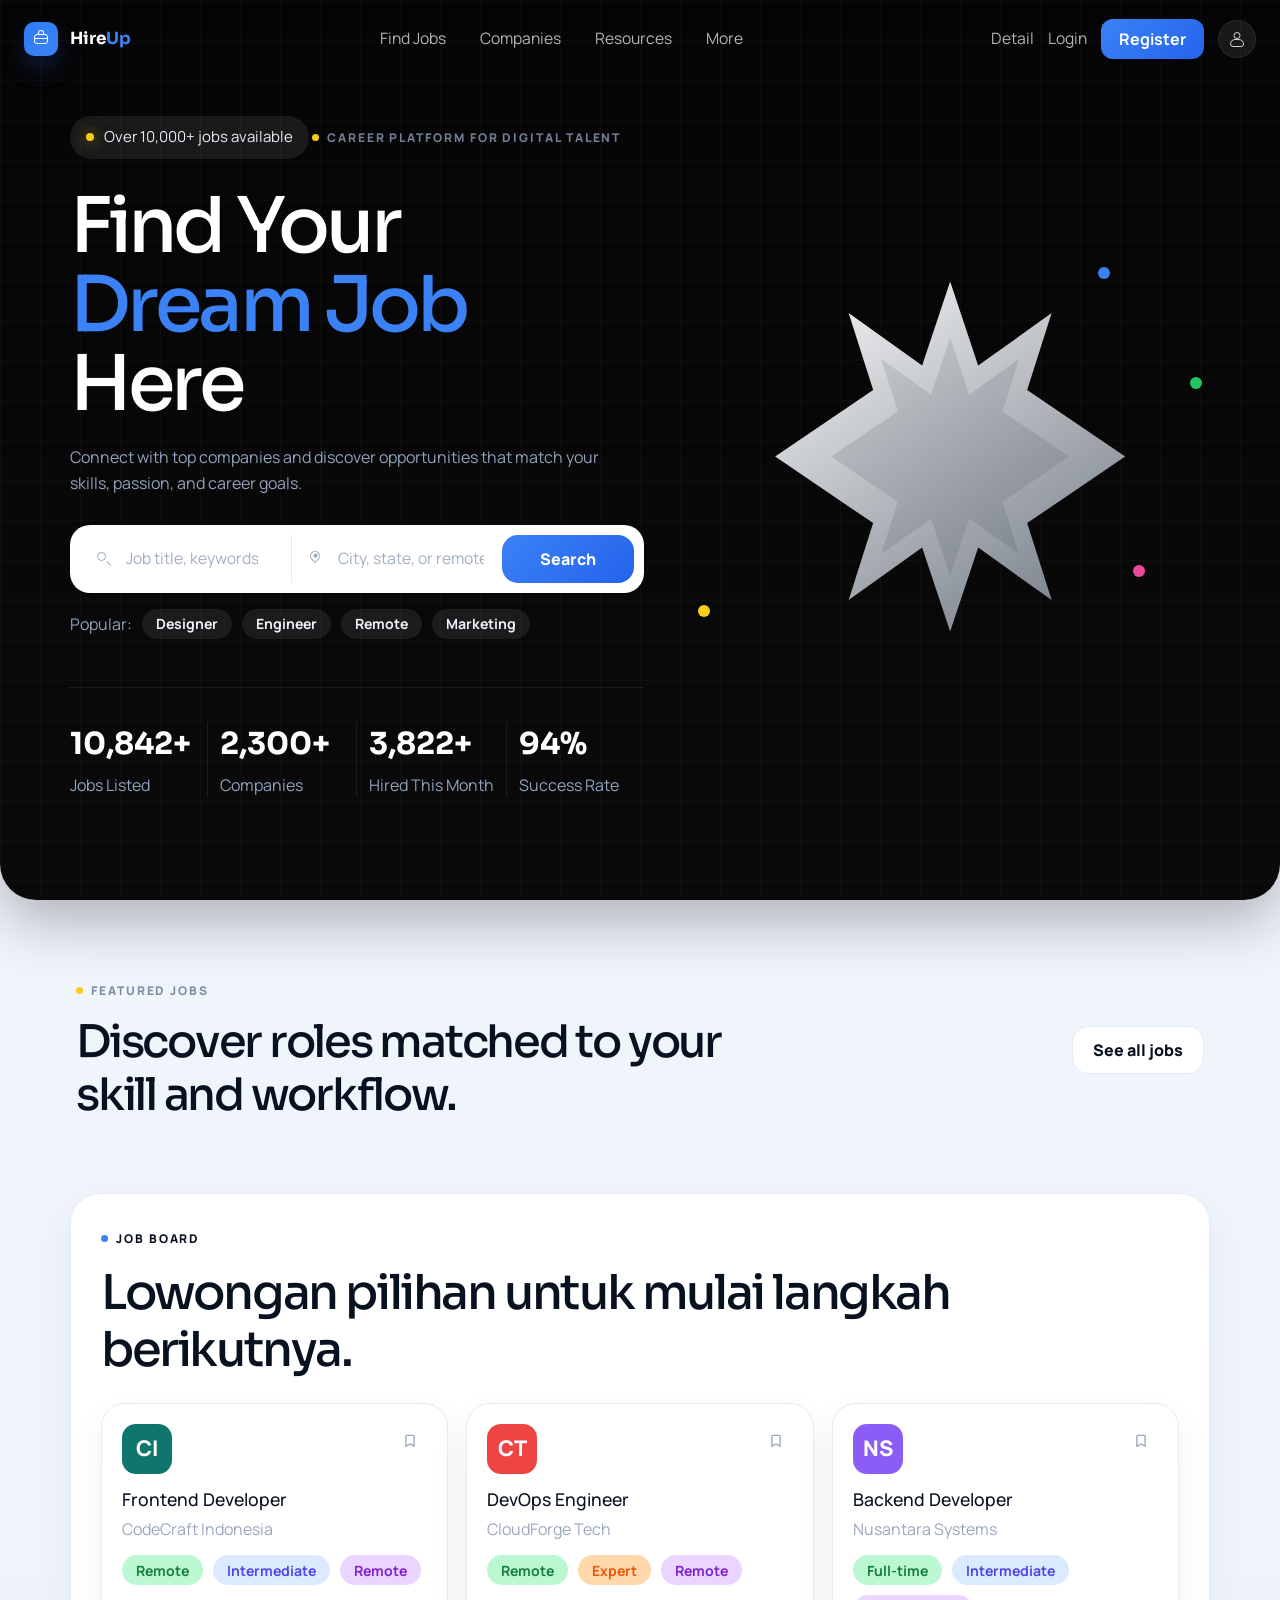
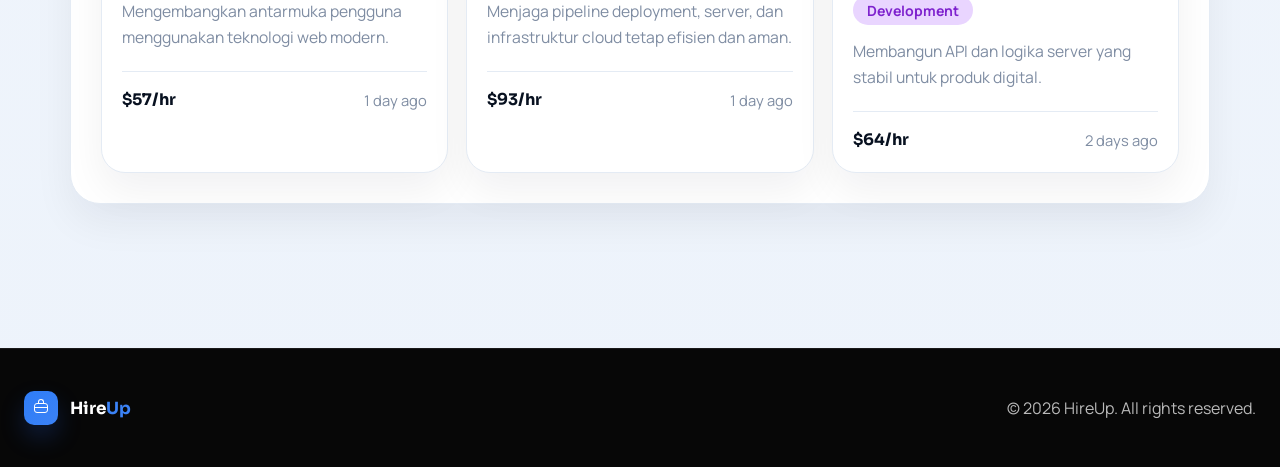
==== commit b756ca6a: "feat: refine spacing across HireUp pages" ====
--- a/index.html
+++ b/index.html
@@ -4,16 +4,17 @@
   <meta charset="UTF-8">
   <meta name="viewport" content="width=device-width, initial-scale=1.0">
   <title>HireUp - Find Your Dream Job</title>
+  <link href="https://cdn.jsdelivr.net/npm/bootstrap@5.3.0/dist/css/bootstrap.min.css" rel="stylesheet">
   <link rel="preconnect" href="https://fonts.googleapis.com">
   <link rel="preconnect" href="https://fonts.gstatic.com" crossorigin>
   <link href="https://fonts.googleapis.com/css2?family=Manrope:wght@400;500;600;700;800&family=Sora:wght@400;600;700;800&display=swap" rel="stylesheet">
   <link rel="stylesheet" href="assets/css/style.css">
 </head>
 <body data-page="index">
-  <main>
-    <section class="hero-section">
+  <main class="pb-5">
+    <section class="hero-section px-3 px-lg-4">
       <div class="hero-grid-overlay" aria-hidden="true"></div>
-      <div class="container hero-layout">
+      <div class="container hero-layout px-0">
         <div class="hero-copy">
           <p class="hero-pill">Over 10,000+ jobs available</p>
           <p class="hero-kicker">Career platform for digital talent</p>
@@ -73,9 +74,9 @@
       </div>
     </section>
 
-    <section class="featured-section">
-      <div class="container featured-shell">
-        <div class="featured-topbar">
+    <section class="featured-section px-3 px-lg-4 pb-4 pb-lg-5">
+      <div class="container featured-shell px-0 py-4 py-lg-5">
+        <div class="featured-topbar mb-4 mb-lg-5">
           <div class="featured-topbar-copy">
             <p class="section-eyebrow">Featured Jobs</p>
             <h2 class="section-heading">Discover roles matched to your skill and workflow.</h2>
@@ -86,7 +87,7 @@
           <div class="featured-heading">
             <div>
               <p class="filter-label filter-label-blue">Job board</p>
-              <h2 class="featured-title">Lowongan pilihan untuk mulai langkah berikutnya.</h2>
+              <h2 class="featured-title mb-4">Lowongan pilihan untuk mulai langkah berikutnya.</h2>
             </div>
           </div>
           <div id="featuredJobs" class="job-grid compact-job-grid"></div>
--- a/assets/css/style.css
+++ b/assets/css/style.css
@@ -1530,6 +1530,12 @@
   gap: 18px;
 }
 
+.detail-right-rail {
+  display: grid;
+  gap: 18px;
+  align-content: start;
+}
+
 .detail-content-card,
 .detail-side-card {
   border-radius: 24px;
@@ -1540,6 +1546,13 @@
 .detail-side-card h2 {
   margin-bottom: 16px;
   font-size: 1.1rem;
+  overflow-wrap: anywhere;
+  word-break: break-word;
+}
+
+.detail-cta-card {
+  display: grid;
+  gap: 12px;
 }
 
 .detail-list {
@@ -1573,14 +1586,16 @@
 }
 
 .detail-side-note {
-  margin: 10px 0 0;
+  margin: 14px 0 0;
   text-align: center;
   font-size: 0.92rem;
+  line-height: 1.5;
 }
 
 .detail-cta-button,
 .detail-save-button {
   width: 100%;
+  margin: 0;
 }
 
 .detail-save-button.is-saved {
@@ -1592,7 +1607,7 @@
 .company-overview {
   display: grid;
   gap: 12px;
-  margin-bottom: 16px;
+  margin-bottom: 20px;
 }
 
 .company-rating {
@@ -1607,17 +1622,21 @@
 
 .company-meta-list {
   display: grid;
-  gap: 12px;
+  gap: 16px;
 }
 
 .company-meta-list p {
   margin: 0;
   display: grid;
-  gap: 3px;
+  gap: 5px;
+  min-width: 0;
 }
 
 .company-meta-list strong {
   color: var(--text);
+  line-height: 1.5;
+  overflow-wrap: anywhere;
+  word-break: break-word;
 }
 
 .detail-related-card {
@@ -1628,6 +1647,9 @@
 .detail-related-card p {
   margin: 8px 0 0;
   color: #a7b5ca;
+  line-height: 1.5;
+  overflow-wrap: anywhere;
+  word-break: break-word;
 }
 
 .detail-related-card a {
